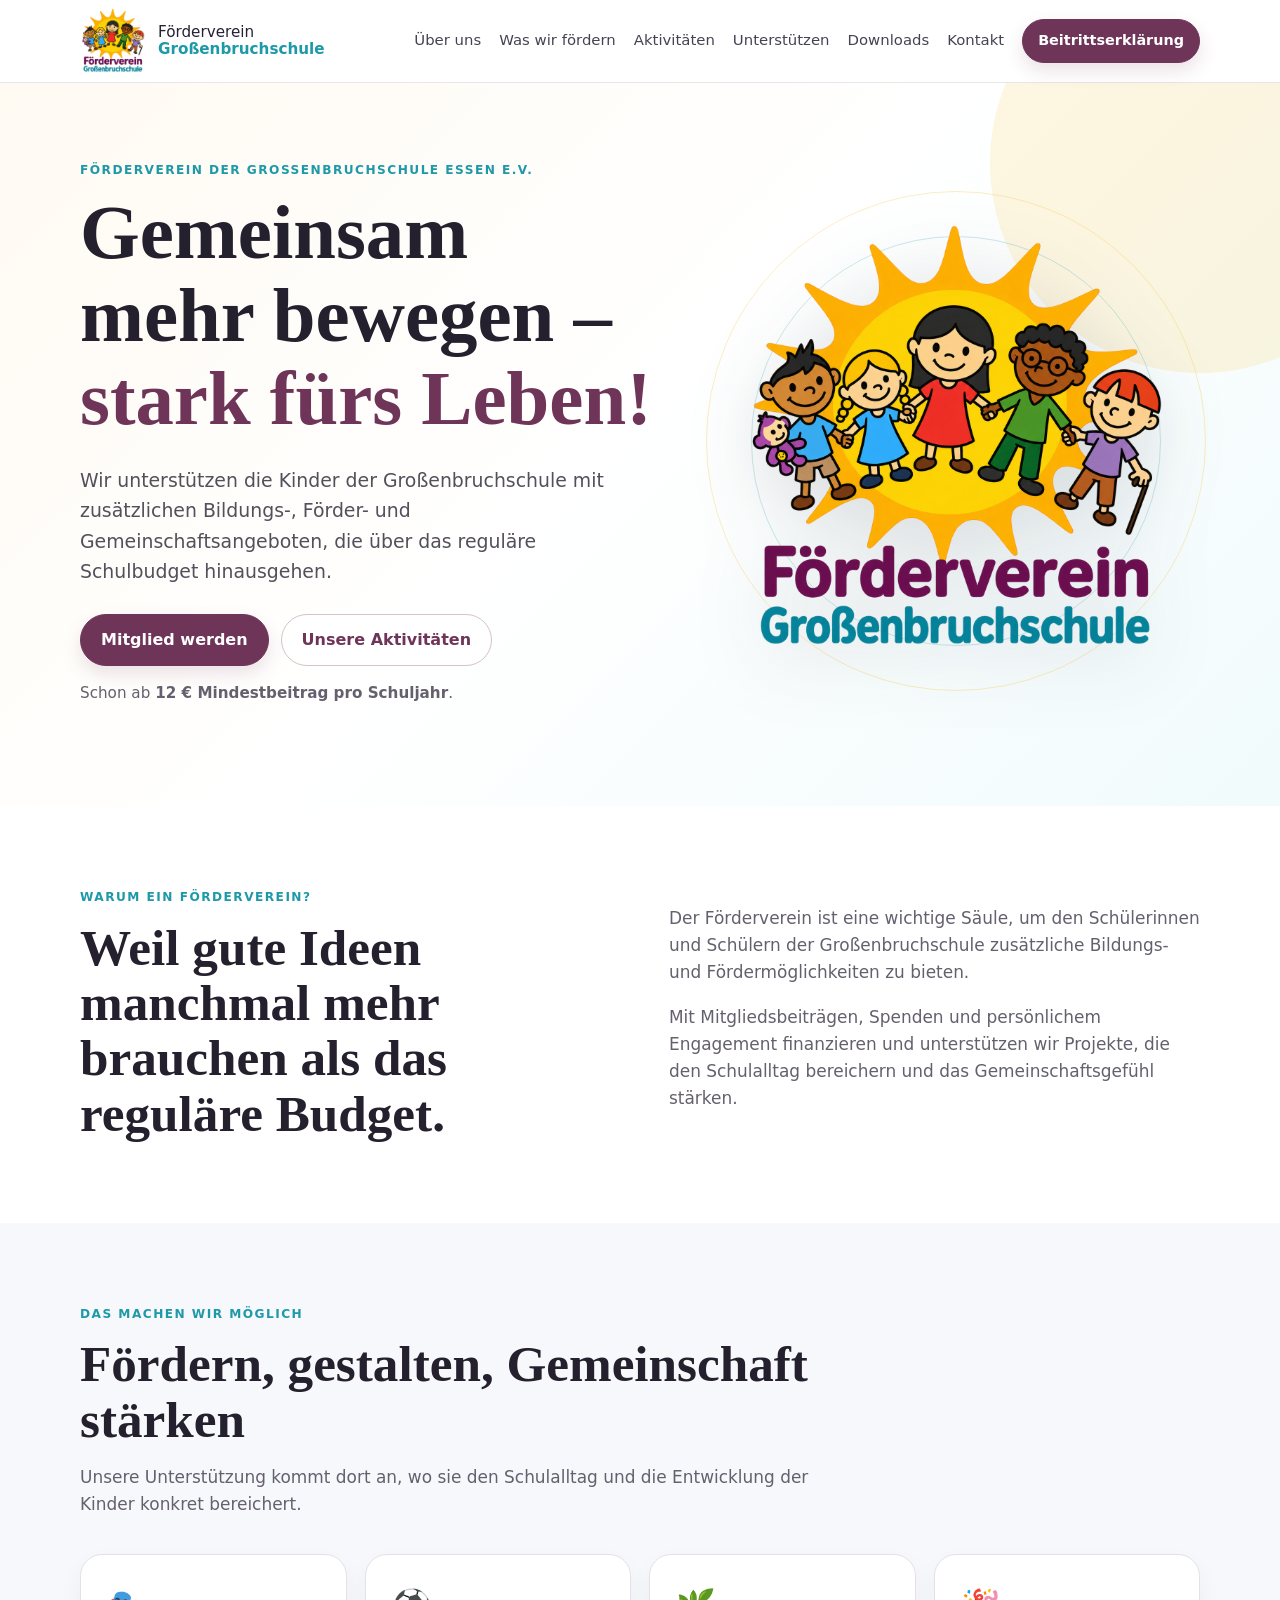
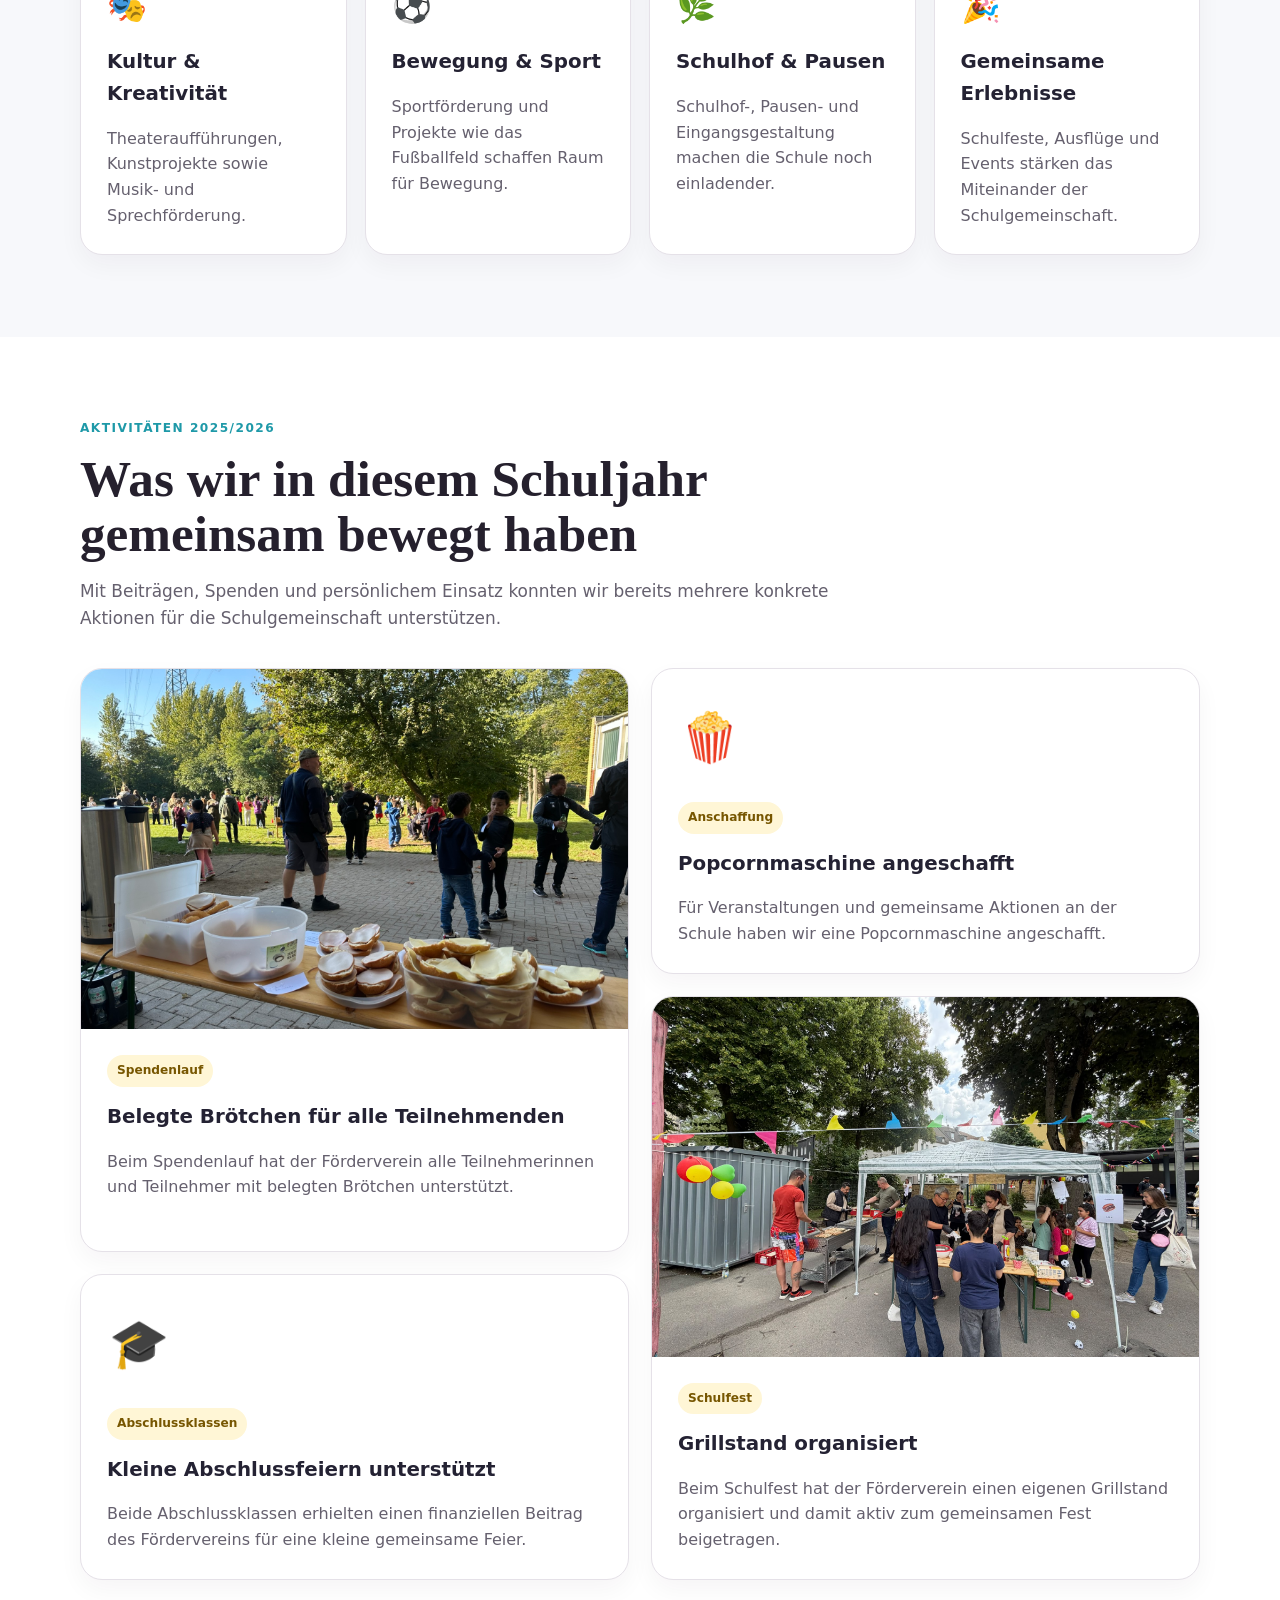
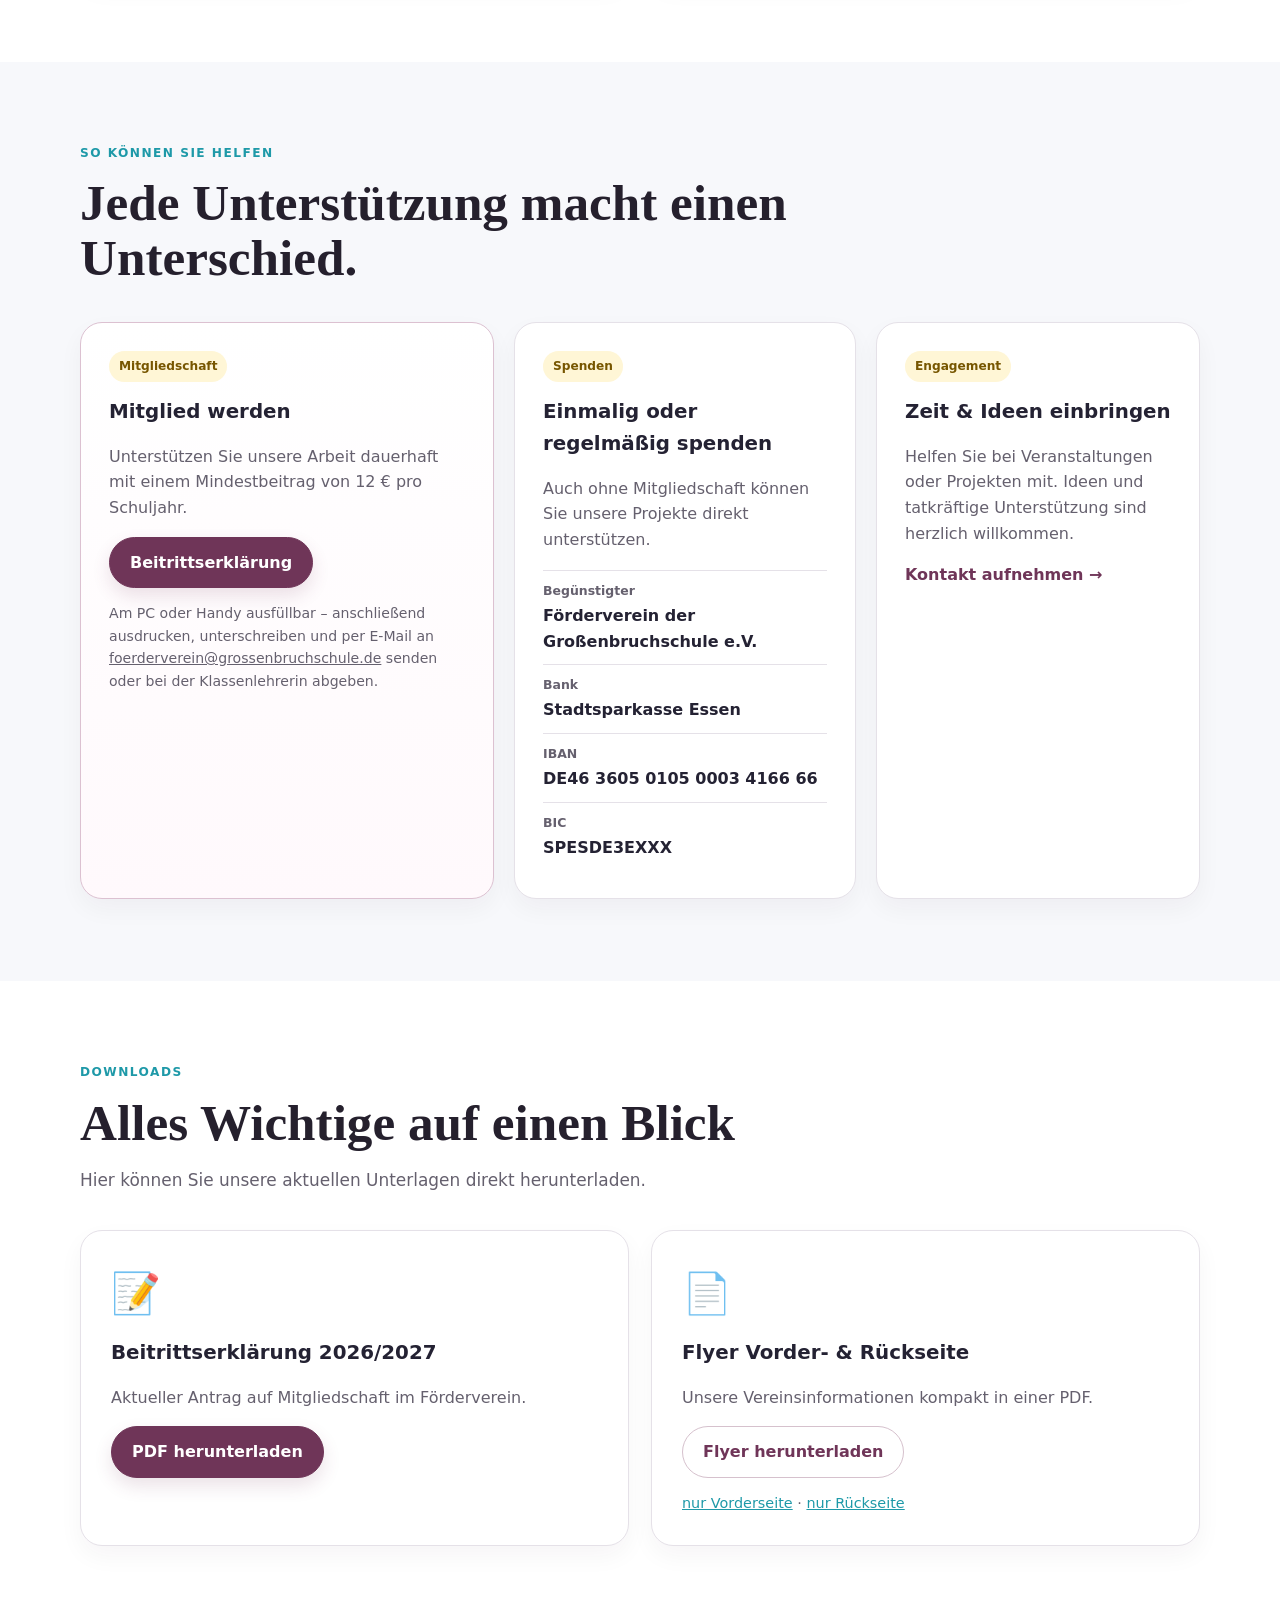
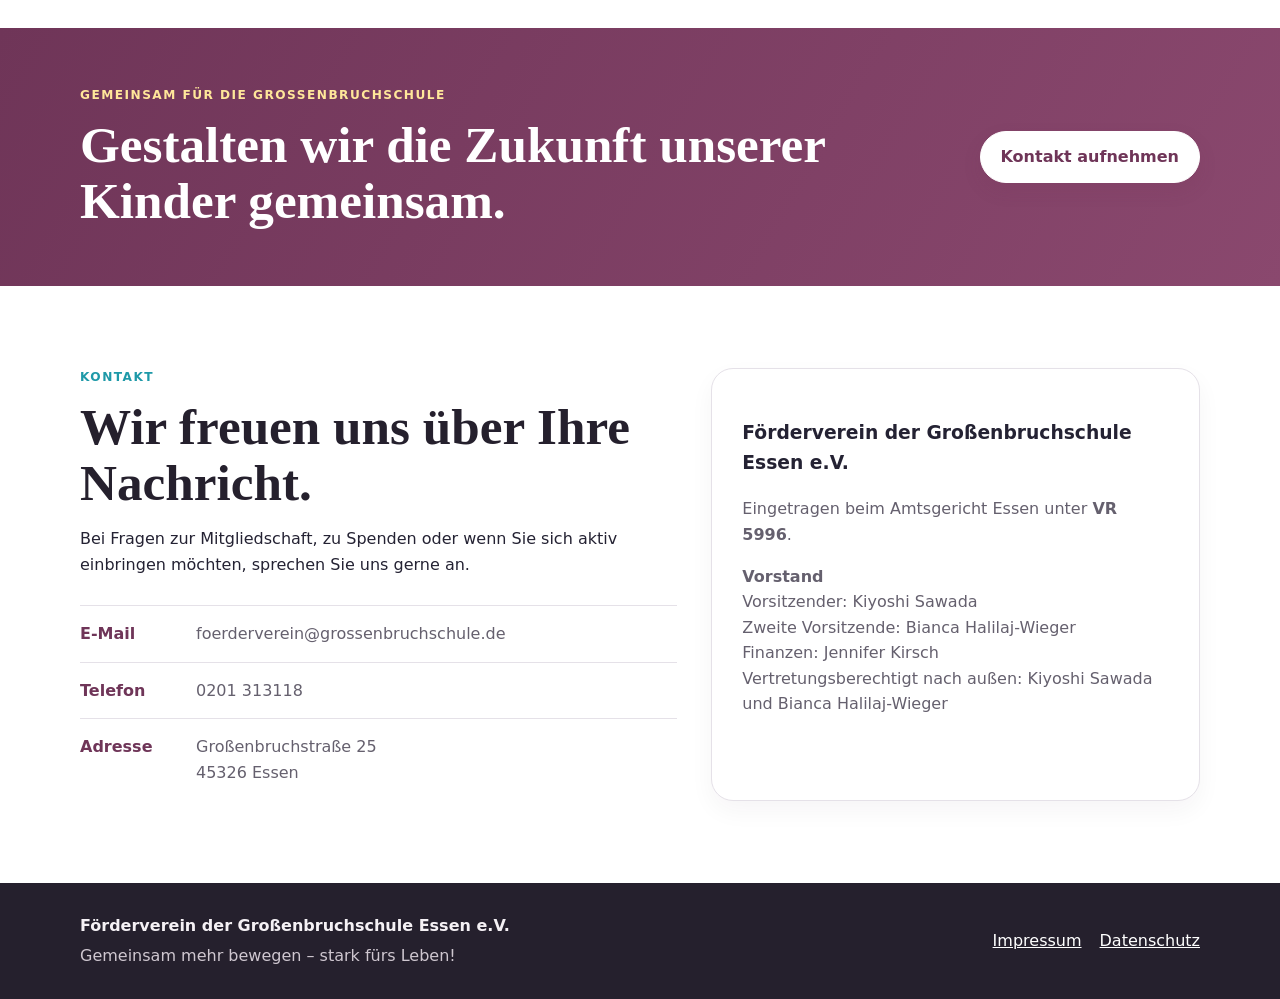
==== index.html @ 05251d8e "Add files via upload" ====
<!doctype html>
<html lang="de">
<head>
  <meta charset="utf-8">
  <meta name="viewport" content="width=device-width, initial-scale=1">
  <meta name="description" content="Förderverein der Großenbruchschule Essen e.V. – Gemeinsam mehr bewegen, stark fürs Leben. Unterstützen Sie Projekte, Veranstaltungen und zusätzliche Förderangebote für die Kinder der Großenbruchschule.">
  <title>Förderverein der Großenbruchschule Essen e.V.</title>
  <link rel="stylesheet" href="style.css">
  <link rel="icon" type="image/png" href="favicon.png">
  <link rel="shortcut icon" href="favicon.ico">
</head>
<body>
  <a class="skip-link" href="#inhalt">Zum Inhalt springen</a>
  <header class="site-header">
    <div class="container nav-wrap">
      <a class="brand" href="#start" aria-label="Startseite Förderverein der Großenbruchschule">
        <img src="logo-foerderverein.png" alt="Logo des Fördervereins der Großenbruchschule">
        <span>Förderverein<br><strong>Großenbruchschule</strong></span>
      </a>
      <button class="menu-button" aria-expanded="false" aria-controls="nav">Menü</button>
      <nav id="nav" class="nav" aria-label="Hauptnavigation">
        <a href="#ueber-uns">Über uns</a>
        <a href="#projekte">Was wir fördern</a>
        <a href="#aktivitaeten">Aktivitäten</a>
        <a href="#unterstuetzen">Unterstützen</a>
        <a href="#downloads">Downloads</a>
        <a href="#kontakt">Kontakt</a>
        <a class="button button-small" href="Beitrittserklaerung_Foerderverein_Grossenbruchschule.pdf" target="_blank" rel="noopener">Beitrittserklärung</a>
      </nav>
    </div>
  </header>

  <main id="inhalt">
    <section id="start" class="hero">
      <div class="container hero-grid">
        <div class="hero-copy">
          <p class="eyebrow">Förderverein der Großenbruchschule Essen e.V.</p>
          <h1>Gemeinsam mehr bewegen – <span>stark fürs Leben!</span></h1>
          <p class="lead">Wir unterstützen die Kinder der Großenbruchschule mit zusätzlichen Bildungs-, Förder- und Gemeinschaftsangeboten, die über das reguläre Schulbudget hinausgehen.</p>
          <div class="hero-actions">
            <a class="button" href="#unterstuetzen">Mitglied werden</a>
            <a class="button button-secondary" href="#aktivitaeten">Unsere Aktivitäten</a>
          </div>
          <p class="microcopy">Schon ab <strong>12 € Mindestbeitrag pro Schuljahr</strong>.</p>
        </div>
        <div class="hero-visual" aria-label="Logo des Fördervereins">
          <div class="sun-orbit orbit-one"></div>
          <div class="sun-orbit orbit-two"></div>
          <img src="logo-foerderverein.png" alt="Kinder vor einer Sonne – Logo des Fördervereins der Großenbruchschule">
        </div>
      </div>
    </section>

    <section id="ueber-uns" class="section">
      <div class="container two-col">
        <div>
          <p class="eyebrow">Warum ein Förderverein?</p>
          <h2>Weil gute Ideen manchmal mehr brauchen als das reguläre Budget.</h2>
        </div>
        <div class="prose">
          <p>Der Förderverein ist eine wichtige Säule, um den Schülerinnen und Schülern der Großenbruchschule zusätzliche Bildungs- und Fördermöglichkeiten zu bieten.</p>
          <p>Mit Mitgliedsbeiträgen, Spenden und persönlichem Engagement finanzieren und unterstützen wir Projekte, die den Schulalltag bereichern und das Gemeinschaftsgefühl stärken.</p>
        </div>
      </div>
    </section>

    <section id="projekte" class="section section-soft">
      <div class="container">
        <div class="section-head">
          <p class="eyebrow">Das machen wir möglich</p>
          <h2>Fördern, gestalten, Gemeinschaft stärken</h2>
          <p>Unsere Unterstützung kommt dort an, wo sie den Schulalltag und die Entwicklung der Kinder konkret bereichert.</p>
        </div>
        <div class="cards">
          <article class="card">
            <div class="icon" aria-hidden="true">🎭</div>
            <h3>Kultur & Kreativität</h3>
            <p>Theateraufführungen, Kunstprojekte sowie Musik- und Sprechförderung.</p>
          </article>
          <article class="card">
            <div class="icon" aria-hidden="true">⚽</div>
            <h3>Bewegung & Sport</h3>
            <p>Sportförderung und Projekte wie das Fußballfeld schaffen Raum für Bewegung.</p>
          </article>
          <article class="card">
            <div class="icon" aria-hidden="true">🌿</div>
            <h3>Schulhof & Pausen</h3>
            <p>Schulhof-, Pausen- und Eingangsgestaltung machen die Schule noch einladender.</p>
          </article>
          <article class="card">
            <div class="icon" aria-hidden="true">🎉</div>
            <h3>Gemeinsame Erlebnisse</h3>
            <p>Schulfeste, Ausflüge und Events stärken das Miteinander der Schulgemeinschaft.</p>
          </article>
        </div>
      </div>
    </section>

    <section id="aktivitaeten" class="section">
      <div class="container">
        <div class="section-head">
          <p class="eyebrow">Aktivitäten 2025/2026</p>
          <h2>Was wir in diesem Schuljahr gemeinsam bewegt haben</h2>
          <p>Mit Beiträgen, Spenden und persönlichem Einsatz konnten wir bereits mehrere konkrete Aktionen für die Schulgemeinschaft unterstützen.</p>
        </div>
        <div class="activity-grid">
          <article class="activity-card activity-photo-card">
            <img src="spendenlauf-2025-2026.jpeg" alt="Spendenlauf an der Großenbruchschule mit belegten Brötchen für die Teilnehmenden">
            <div class="activity-content">
              <span class="badge">Spendenlauf</span>
              <h3>Belegte Brötchen für alle Teilnehmenden</h3>
              <p>Beim Spendenlauf hat der Förderverein alle Teilnehmerinnen und Teilnehmer mit belegten Brötchen unterstützt.</p>
            </div>
          </article>
          <article class="activity-card">
            <div class="activity-icon" aria-hidden="true">🍿</div>
            <div class="activity-content">
              <span class="badge">Anschaffung</span>
              <h3>Popcornmaschine angeschafft</h3>
              <p>Für Veranstaltungen und gemeinsame Aktionen an der Schule haben wir eine Popcornmaschine angeschafft.</p>
            </div>
          </article>
          <article class="activity-card activity-photo-card">
            <img src="schulfest-grillstand-2025-2026.jpeg" alt="Grillstand des Fördervereins beim Schulfest der Großenbruchschule">
            <div class="activity-content">
              <span class="badge">Schulfest</span>
              <h3>Grillstand organisiert</h3>
              <p>Beim Schulfest hat der Förderverein einen eigenen Grillstand organisiert und damit aktiv zum gemeinsamen Fest beigetragen.</p>
            </div>
          </article>
          <article class="activity-card">
            <div class="activity-icon" aria-hidden="true">🎓</div>
            <div class="activity-content">
              <span class="badge">Abschlussklassen</span>
              <h3>Kleine Abschlussfeiern unterstützt</h3>
              <p>Beide Abschlussklassen erhielten einen finanziellen Beitrag des Fördervereins für eine kleine gemeinsame Feier.</p>
            </div>
          </article>
        </div>
      </div>
    </section>

    <section id="unterstuetzen" class="section section-soft">
      <div class="container">
        <div class="section-head">
          <p class="eyebrow">So können Sie helfen</p>
          <h2>Jede Unterstützung macht einen Unterschied.</h2>
        </div>
        <div class="support-grid">
          <article class="support-card featured">
            <span class="badge">Mitgliedschaft</span>
            <h3>Mitglied werden</h3>
            <p>Unterstützen Sie unsere Arbeit dauerhaft mit einem Mindestbeitrag von 12 € pro Schuljahr.</p>
            <a class="button" href="Beitrittserklaerung_Foerderverein_Grossenbruchschule.pdf" target="_blank" rel="noopener">Beitrittserklärung</a>
            <p class="small">Am PC oder Handy ausfüllbar – anschließend ausdrucken, unterschreiben und per E-Mail an <a href="mailto:foerderverein@grossenbruchschule.de">foerderverein@grossenbruchschule.de</a> senden oder bei der Klassenlehrerin abgeben.</p>
          </article>
          <article class="support-card">
            <span class="badge">Spenden</span>
            <h3>Einmalig oder regelmäßig spenden</h3>
            <p>Auch ohne Mitgliedschaft können Sie unsere Projekte direkt unterstützen.</p>
            <dl class="bank">
              <div><dt>Begünstigter</dt><dd>Förderverein der Großenbruchschule e.V.</dd></div>
              <div><dt>Bank</dt><dd>Stadtsparkasse Essen</dd></div>
              <div><dt>IBAN</dt><dd>DE46 3605 0105 0003 4166 66</dd></div>
              <div><dt>BIC</dt><dd>SPESDE3EXXX</dd></div>
            </dl>
          </article>
          <article class="support-card">
            <span class="badge">Engagement</span>
            <h3>Zeit & Ideen einbringen</h3>
            <p>Helfen Sie bei Veranstaltungen oder Projekten mit. Ideen und tatkräftige Unterstützung sind herzlich willkommen.</p>
            <a class="text-link" href="mailto:foerderverein@grossenbruchschule.de?subject=Ich%20möchte%20mich%20engagieren">Kontakt aufnehmen →</a>
          </article>
        </div>
      </div>
    </section>

    <section id="downloads" class="section">
      <div class="container">
        <div class="section-head">
          <p class="eyebrow">Downloads</p>
          <h2>Alles Wichtige auf einen Blick</h2>
          <p>Hier können Sie unsere aktuellen Unterlagen direkt herunterladen.</p>
        </div>
        <div class="download-grid">
          <article class="download-card">
            <div class="download-icon" aria-hidden="true">📝</div>
            <h3>Beitrittserklärung 2026/2027</h3>
            <p>Aktueller Antrag auf Mitgliedschaft im Förderverein.</p>
            <a class="button" href="Beitrittserklaerung_Foerderverein_Grossenbruchschule.pdf" target="_blank" rel="noopener">PDF herunterladen</a>
          </article>
          <article class="download-card">
            <div class="download-icon" aria-hidden="true">📄</div>
            <h3>Flyer Vorder- & Rückseite</h3>
            <p>Unsere Vereinsinformationen kompakt in einer PDF.</p>
            <a class="button button-secondary" href="Flyer_Foerderverein_Grossenbruchschule.pdf" target="_blank" rel="noopener">Flyer herunterladen</a>
            <div class="download-subnav">
              <a href="Flyer_Foerderverein_Grossenbruchschule_Vorderseite.pdf" target="_blank" rel="noopener">nur Vorderseite</a>
              <span>·</span>
              <a href="Flyer_Foerderverein_Grossenbruchschule_Rueckseite.pdf" target="_blank" rel="noopener">nur Rückseite</a>
            </div>
          </article>
        </div>
      </div>
    </section>

    <section class="cta-band">
      <div class="container cta-grid">
        <div>
          <p class="eyebrow">Gemeinsam für die Großenbruchschule</p>
          <h2>Gestalten wir die Zukunft unserer Kinder gemeinsam.</h2>
        </div>
        <a class="button button-light" href="#kontakt">Kontakt aufnehmen</a>
      </div>
    </section>

    <section id="kontakt" class="section">
      <div class="container contact-grid">
        <div>
          <p class="eyebrow">Kontakt</p>
          <h2>Wir freuen uns über Ihre Nachricht.</h2>
          <p>Bei Fragen zur Mitgliedschaft, zu Spenden oder wenn Sie sich aktiv einbringen möchten, sprechen Sie uns gerne an.</p>
          <div class="contact-list">
            <a href="mailto:foerderverein@grossenbruchschule.de"><strong>E-Mail</strong><span>foerderverein@grossenbruchschule.de</span></a>
            <a href="tel:+49201313118"><strong>Telefon</strong><span>0201 313118</span></a>
            <div><strong>Adresse</strong><span>Großenbruchstraße 25<br>45326 Essen</span></div>
          </div>
        </div>
        <aside class="info-box">
          <h3>Förderverein der Großenbruchschule Essen e.V.</h3>
          <p>Eingetragen beim Amtsgericht Essen unter <strong>VR 5996</strong>.</p>
          <p><strong>Vorstand</strong><br>Vorsitzender: Kiyoshi Sawada<br>Zweite Vorsitzende: Bianca Halilaj-Wieger<br>Finanzen: Jennifer Kirsch<br><span class="small">Vertretungsberechtigt nach außen: Kiyoshi Sawada und Bianca Halilaj-Wieger</span></p>
        </aside>
      </div>
    </section>
  </main>

  <footer class="site-footer">
    <div class="container footer-grid">
      <div>
        <strong>Förderverein der Großenbruchschule Essen e.V.</strong>
        <p>Gemeinsam mehr bewegen – stark fürs Leben!</p>
      </div>
      <div class="footer-links">
        <a href="impressum.html">Impressum</a>
        <a href="datenschutz.html">Datenschutz</a>
      </div>
    </div>
  </footer>

  <script>
    const button = document.querySelector('.menu-button');
    const nav = document.querySelector('.nav');
    button.addEventListener('click', () => {
      const open = button.getAttribute('aria-expanded') === 'true';
      button.setAttribute('aria-expanded', String(!open));
      nav.classList.toggle('open');
    });
    nav.querySelectorAll('a').forEach(a => a.addEventListener('click', () => {
      button.setAttribute('aria-expanded', 'false');
      nav.classList.remove('open');
    }));
  </script>
</body>
</html>
---- style.css ----
:root{
  --ink:#242233;
  --muted:#65606e;
  --plum:#6f3558;
  --teal:#1e99a8;
  --sun:#f5b618;
  --sun-soft:#fff6d6;
  --cream:#fffaf1;
  --soft:#f7f8fb;
  --line:#e5e1e8;
  --card:#fff;
  --shadow:0 16px 38px rgba(36,34,51,.10)
}
*{box-sizing:border-box}
html{scroll-behavior:smooth}
body{margin:0;font-family:system-ui,-apple-system,BlinkMacSystemFont,"Segoe UI",sans-serif;color:var(--ink);background:#fff;line-height:1.6}
a{color:inherit}
img{max-width:100%;display:block}
.container{width:min(1120px,calc(100% - 40px));margin:0 auto}
.skip-link{position:absolute;left:-9999px;top:8px;background:#fff;padding:10px 14px;z-index:1000}.skip-link:focus{left:8px}
.site-header{position:sticky;top:0;z-index:50;background:rgba(255,255,255,.96);backdrop-filter:blur(10px);border-bottom:1px solid rgba(229,225,232,.85)}
.nav-wrap{min-height:82px;display:flex;align-items:center;justify-content:space-between;gap:24px}
.brand{display:flex;align-items:center;gap:12px;text-decoration:none;font-size:.95rem;line-height:1.15}
.brand img{width:66px;height:66px;object-fit:contain;border-radius:12px;background:#fff}
.brand strong{color:var(--teal)}
.nav{display:flex;align-items:center;gap:18px;font-size:.93rem}
.nav>a:not(.button){text-decoration:none;color:#474252}.nav>a:not(.button):hover{color:var(--plum)}
.menu-button{display:none}
.button{display:inline-flex;align-items:center;justify-content:center;gap:8px;border-radius:999px;padding:12px 20px;text-decoration:none;font-weight:750;border:1px solid var(--plum);background:var(--plum);color:#fff;transition:.2s ease;box-shadow:0 8px 18px rgba(111,53,88,.14)}
.button:hover{transform:translateY(-1px);box-shadow:0 10px 22px rgba(111,53,88,.2)}
.button-small{padding:9px 15px;font-size:.9rem}
.button-secondary{background:#fff;color:var(--plum);border-color:#d6c1cd;box-shadow:none}
.button-light{background:#fff;color:var(--plum);border-color:#fff}
.text-link{color:var(--plum);font-weight:750;text-decoration:none}.text-link:hover{text-decoration:underline}
.hero{position:relative;overflow:hidden;background:linear-gradient(135deg,#fffaf2 0%,#fff 48%,#f1fbfc 100%);padding:78px 0 86px}
.hero:before{content:"";position:absolute;width:420px;height:420px;border-radius:50%;background:rgba(245,182,24,.13);right:-130px;top:-130px}
.hero-grid{display:grid;grid-template-columns:1.08fr .92fr;gap:60px;align-items:center}
.eyebrow{text-transform:uppercase;letter-spacing:.12em;font-weight:800;font-size:.76rem;color:var(--teal);margin:0 0 12px}
.hero h1,.section h2,.cta-band h2{font-family:Georgia,"Times New Roman",serif;line-height:1.08;margin:0;color:#25202d}
.hero h1{font-size:clamp(3rem,6vw,5.4rem);max-width:780px}.hero h1 span{color:var(--plum)}
.lead{font-size:1.18rem;color:#554f5b;max-width:690px;margin:24px 0}
.hero-actions{display:flex;gap:12px;flex-wrap:wrap;margin:28px 0 12px}.microcopy{color:var(--muted);font-size:.95rem}
.hero-visual{position:relative;min-height:470px;display:grid;place-items:center}.hero-visual img{position:relative;z-index:3;width:min(440px,95%);filter:drop-shadow(0 20px 35px rgba(36,34,51,.14));border-radius:28px}
.sun-orbit{position:absolute;border-radius:50%;border:1px solid rgba(30,153,168,.22)}.orbit-one{width:410px;height:410px}.orbit-two{width:500px;height:500px;border-color:rgba(245,182,24,.25)}
.section{padding:82px 0}.section-soft{background:var(--soft)}
.two-col{display:grid;grid-template-columns:1fr 1fr;gap:58px;align-items:start}.section h2{font-size:clamp(2rem,4vw,3.2rem)}
.prose p,.section-head>p:last-child{font-size:1.06rem;color:var(--muted)}.section-head{max-width:760px;margin-bottom:36px}
.cards{display:grid;grid-template-columns:repeat(4,1fr);gap:18px}.card,.support-card,.download-card,.activity-card,.info-box{background:#fff;border:1px solid var(--line);border-radius:22px;box-shadow:0 10px 24px rgba(36,34,51,.045)}
.card{padding:26px}.card .icon{font-size:2rem;margin-bottom:14px}.card h3,.support-card h3,.download-card h3,.activity-card h3{margin:0 0 8px;font-size:1.24rem}.card p{color:var(--muted);margin-bottom:0}
.activity-grid{display:grid;grid-template-columns:repeat(2,1fr);gap:22px}.activity-card{overflow:hidden;display:flex;flex-direction:column;min-height:100%}.activity-photo-card{grid-row:span 2}.activity-photo-card img{width:100%;height:360px;object-fit:cover}.activity-content{padding:26px}.activity-content p{color:var(--muted);margin-bottom:0}.activity-icon{font-size:3rem;padding:30px 28px 0}.badge{display:inline-flex;border-radius:999px;padding:6px 10px;background:var(--sun-soft);color:#775600;font-size:.76rem;font-weight:850;margin-bottom:14px}
.support-grid{display:grid;grid-template-columns:1.15fr .95fr .9fr;gap:20px}.support-card{padding:28px}.support-card.featured{border-color:#dcc1d1;background:linear-gradient(180deg,#fff 0,#fff9fc 100%)}.support-card p{color:var(--muted)}.support-card .small{font-size:.88rem}.bank{margin:18px 0 0}.bank div{padding:10px 0;border-top:1px solid var(--line)}.bank dt{font-size:.78rem;color:var(--muted);font-weight:750}.bank dd{margin:2px 0 0;font-weight:650;overflow-wrap:anywhere}
.download-grid{display:grid;grid-template-columns:repeat(2,1fr);gap:22px}.download-card{padding:30px}.download-icon{font-size:2.5rem;margin-bottom:12px}.download-card p{color:var(--muted)}.download-subnav{margin-top:14px;font-size:.9rem;color:var(--muted)}.download-subnav a{color:var(--teal)}
.cta-band{background:linear-gradient(120deg,var(--plum),#8a486e);color:#fff;padding:58px 0}.cta-band .eyebrow{color:#ffe79a}.cta-band h2{color:#fff;font-size:clamp(2rem,4vw,3.2rem)}.cta-grid{display:grid;grid-template-columns:1fr auto;align-items:center;gap:30px}
.contact-grid{display:grid;grid-template-columns:1.1fr .9fr;gap:34px}.contact-list{margin-top:28px}.contact-list>a,.contact-list>div{display:grid;grid-template-columns:100px 1fr;gap:16px;padding:15px 0;border-top:1px solid var(--line);text-decoration:none}.contact-list strong{color:var(--plum)}.contact-list span{color:var(--muted)}.info-box{padding:30px}.info-box p{color:var(--muted)}
.site-footer{background:#25202d;color:#f5f1f5;padding:30px 0}.footer-grid{display:flex;align-items:center;justify-content:space-between;gap:22px}.site-footer p{margin:.3rem 0 0;color:#cfc7d0}.footer-links{display:flex;gap:18px;flex-wrap:wrap}.footer-links a{color:#fff}
.legal{max-width:900px;padding-top:54px;padding-bottom:76px}.legal h1{font-family:Georgia,"Times New Roman",serif;font-size:clamp(2.4rem,5vw,4rem);margin:.2em 0 .7em}.legal h2{margin-top:34px}.legal p,.legal li,.legal dd{color:#504a55}.legal dt{font-weight:800;margin-top:16px}.legal dd{margin-left:0}
@media(max-width:960px){.nav{display:none;position:absolute;top:82px;left:0;right:0;background:#fff;padding:18px 20px 24px;border-bottom:1px solid var(--line);flex-direction:column;align-items:flex-start}.nav.open{display:flex}.menu-button{display:inline-block;border:1px solid var(--line);background:#fff;border-radius:10px;padding:8px 12px}.hero-grid,.two-col,.contact-grid{grid-template-columns:1fr}.hero-visual{min-height:360px}.cards{grid-template-columns:1fr 1fr}.support-grid{grid-template-columns:1fr}.cta-grid{grid-template-columns:1fr}.activity-grid{grid-template-columns:1fr 1fr}.activity-photo-card{grid-row:auto}}
@media(max-width:650px){.container{width:min(100% - 28px,1120px)}.section{padding:60px 0}.hero{padding:48px 0 60px}.hero h1{font-size:2.65rem}.brand span{display:none}.brand img{width:58px;height:58px}.hero-visual{min-height:300px}.orbit-one{width:290px;height:290px}.orbit-two{width:350px;height:350px}.cards,.activity-grid,.download-grid{grid-template-columns:1fr}.activity-photo-card img{height:260px}.footer-grid{flex-direction:column;align-items:flex-start}}
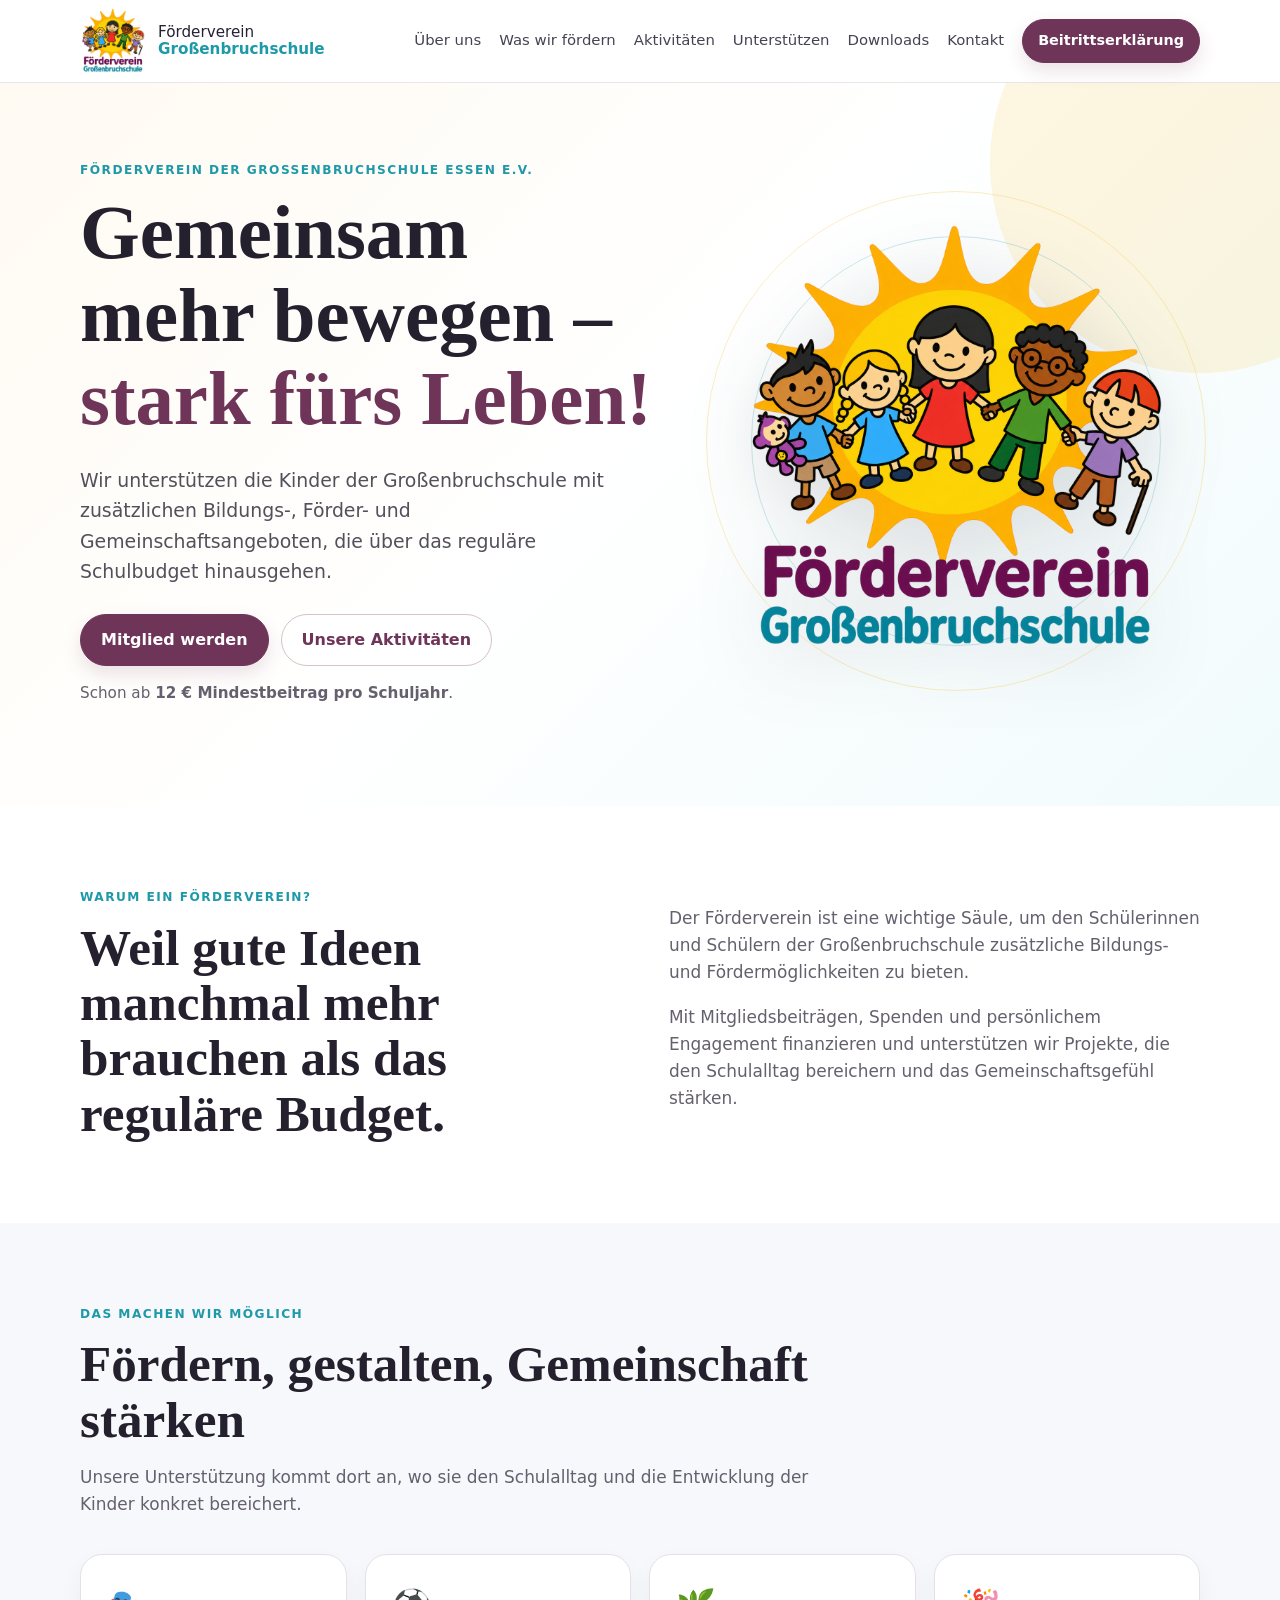
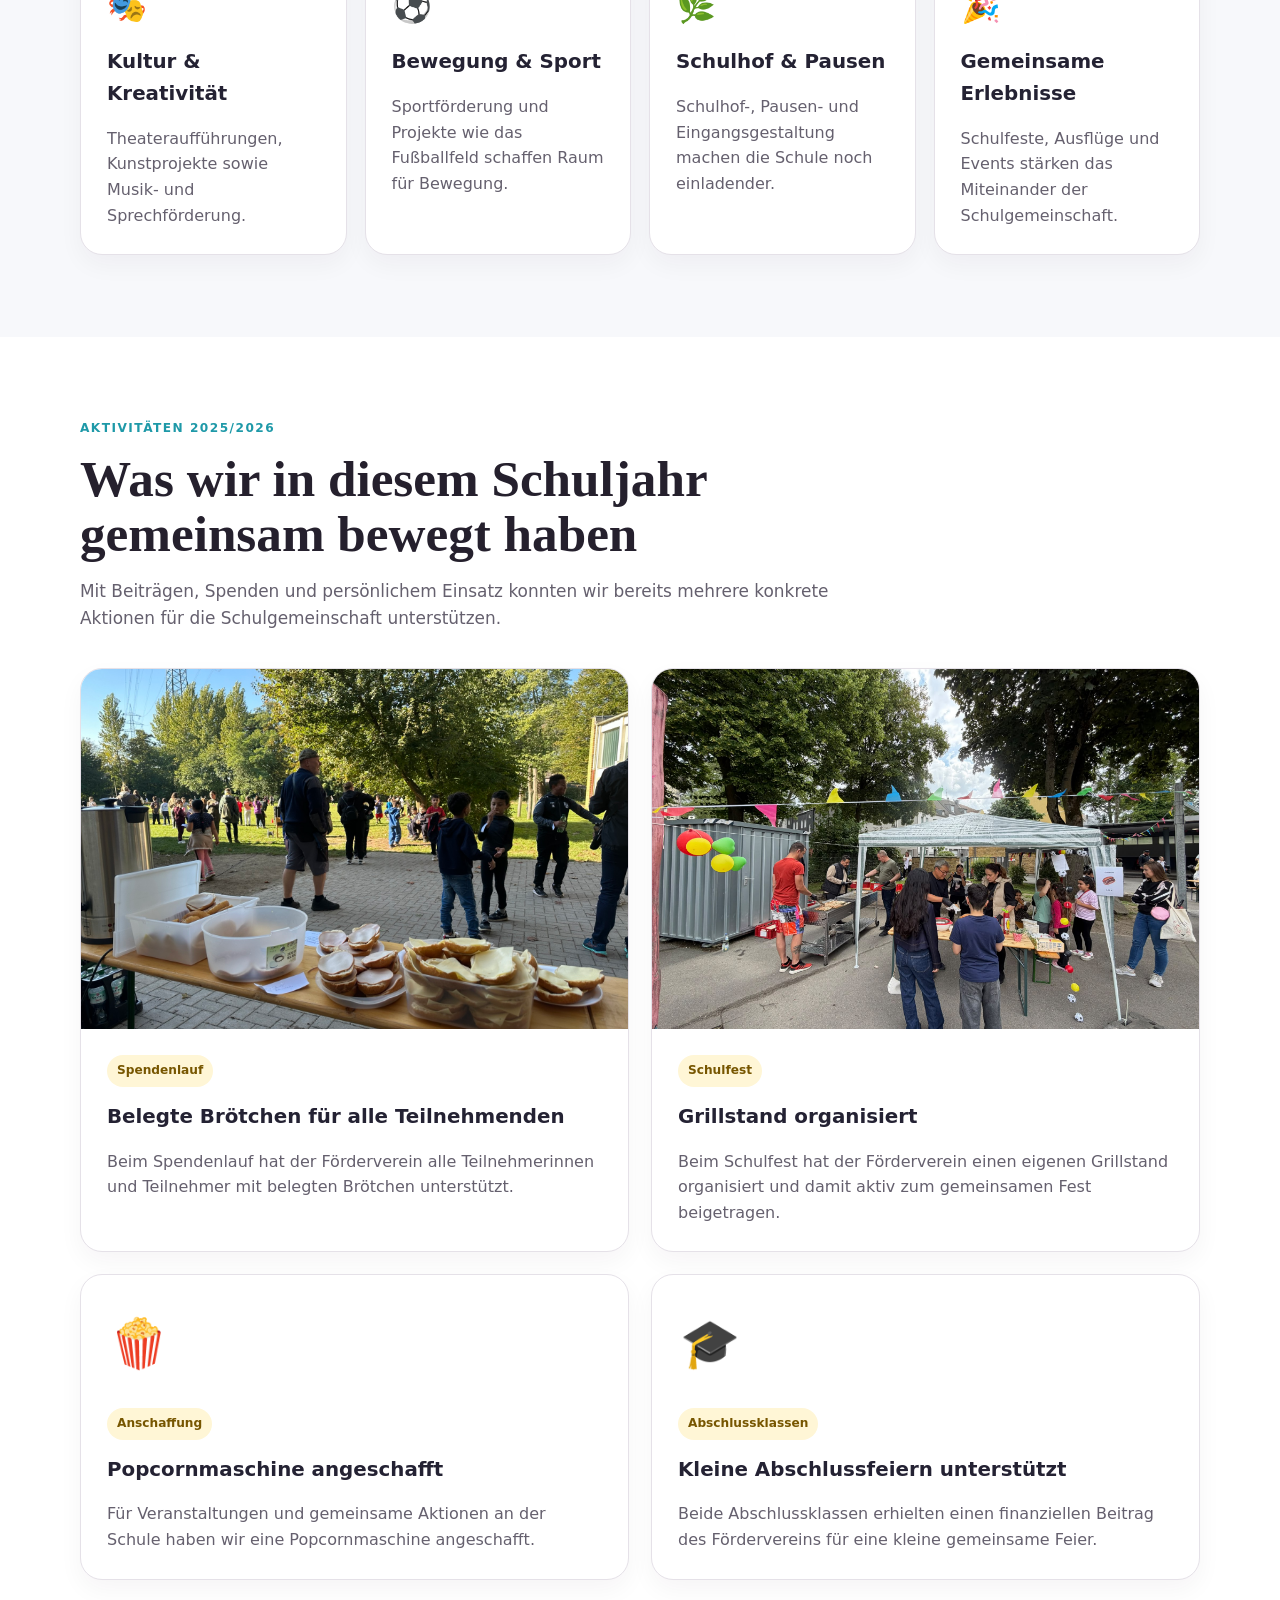
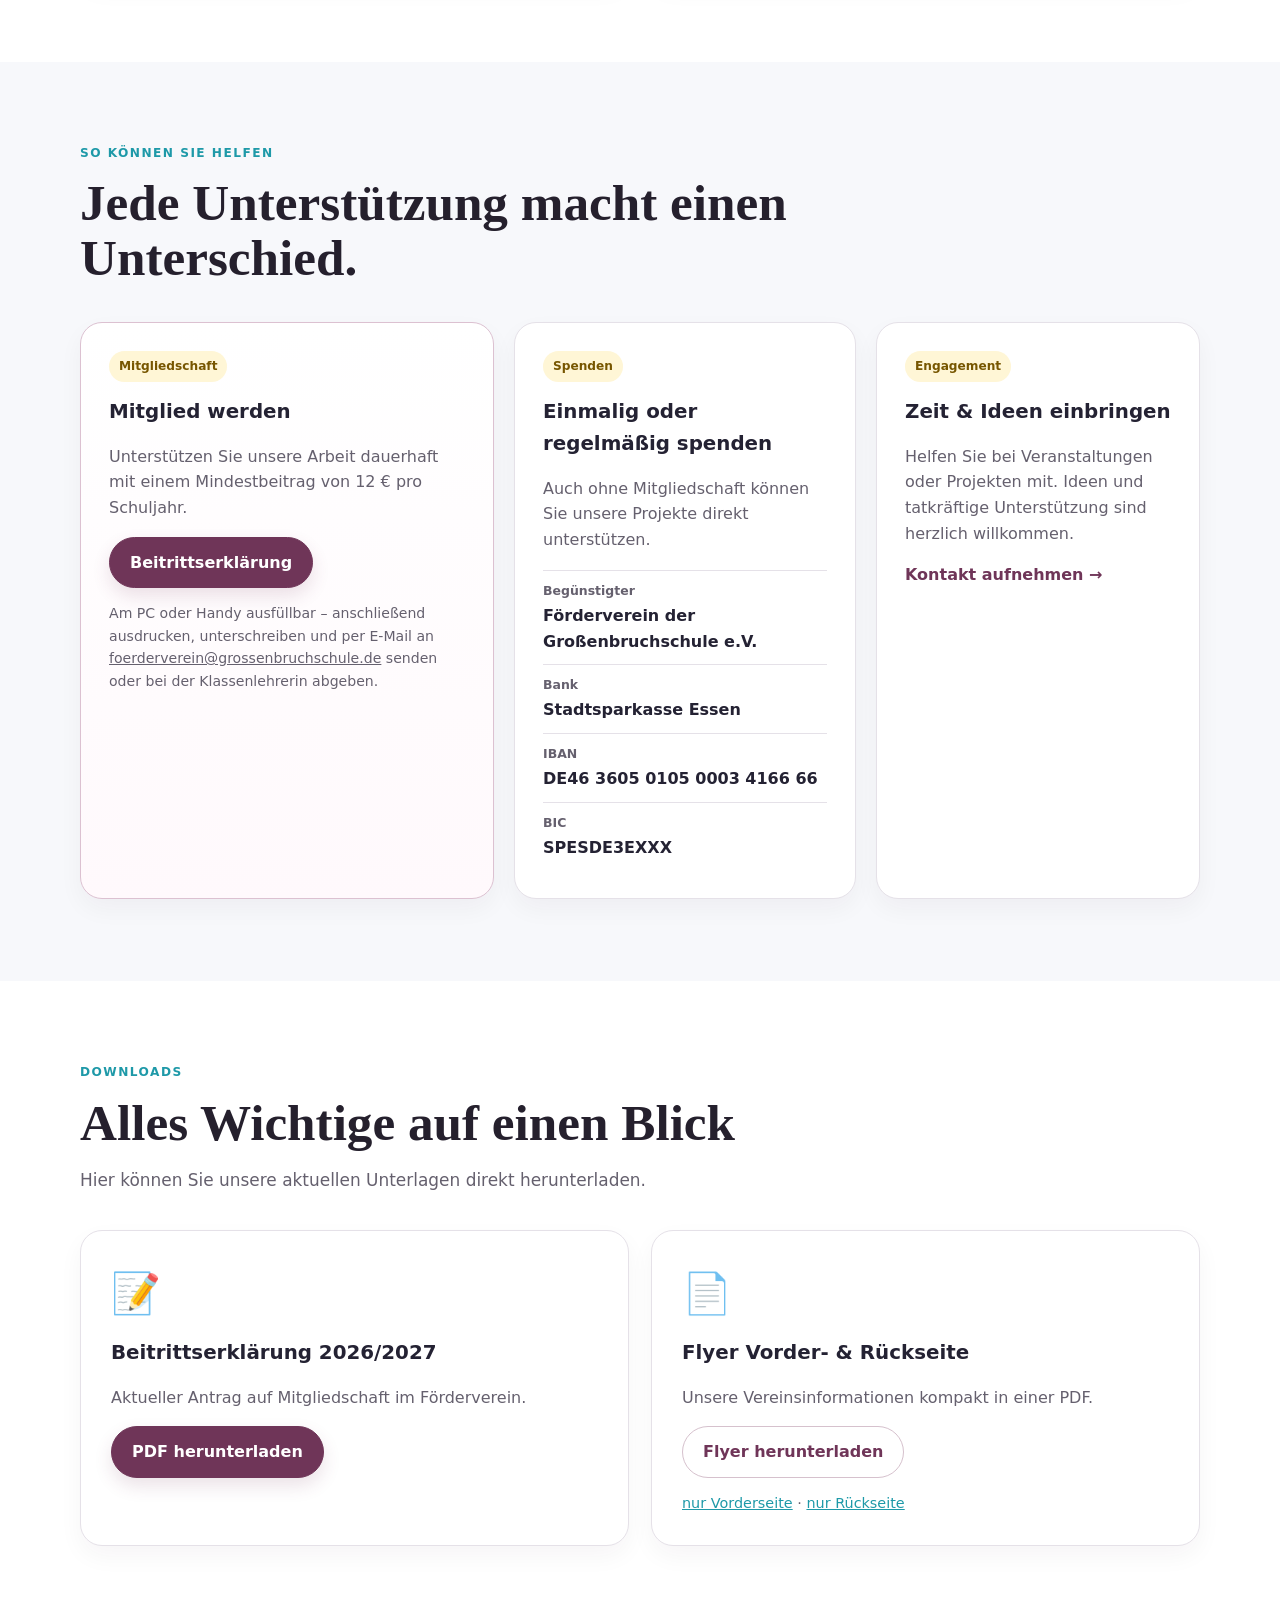
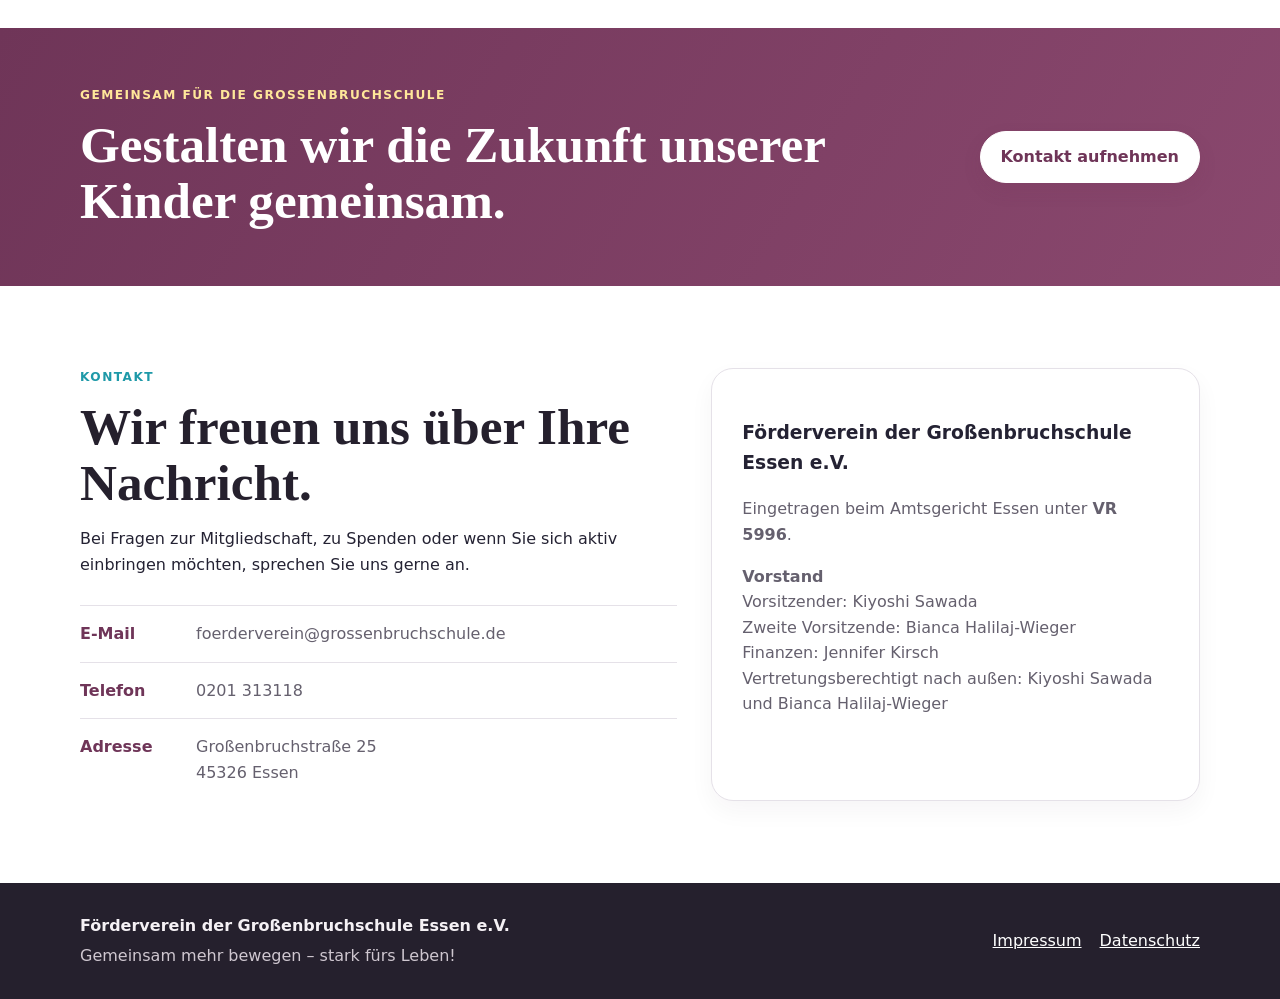
==== commit aa5f5eda: "Add files via upload" ====
--- a/index.html
+++ b/index.html
@@ -112,20 +112,20 @@
               <p>Beim Spendenlauf hat der Förderverein alle Teilnehmerinnen und Teilnehmer mit belegten Brötchen unterstützt.</p>
             </div>
           </article>
+          <article class="activity-card activity-photo-card">
+            <img src="schulfest-grillstand-2025-2026.jpeg" alt="Grillstand des Fördervereins beim Schulfest der Großenbruchschule">
+            <div class="activity-content">
+              <span class="badge">Schulfest</span>
+              <h3>Grillstand organisiert</h3>
+              <p>Beim Schulfest hat der Förderverein einen eigenen Grillstand organisiert und damit aktiv zum gemeinsamen Fest beigetragen.</p>
+            </div>
+          </article>
           <article class="activity-card">
             <div class="activity-icon" aria-hidden="true">🍿</div>
             <div class="activity-content">
               <span class="badge">Anschaffung</span>
               <h3>Popcornmaschine angeschafft</h3>
               <p>Für Veranstaltungen und gemeinsame Aktionen an der Schule haben wir eine Popcornmaschine angeschafft.</p>
-            </div>
-          </article>
-          <article class="activity-card activity-photo-card">
-            <img src="schulfest-grillstand-2025-2026.jpeg" alt="Grillstand des Fördervereins beim Schulfest der Großenbruchschule">
-            <div class="activity-content">
-              <span class="badge">Schulfest</span>
-              <h3>Grillstand organisiert</h3>
-              <p>Beim Schulfest hat der Förderverein einen eigenen Grillstand organisiert und damit aktiv zum gemeinsamen Fest beigetragen.</p>
             </div>
           </article>
           <article class="activity-card">
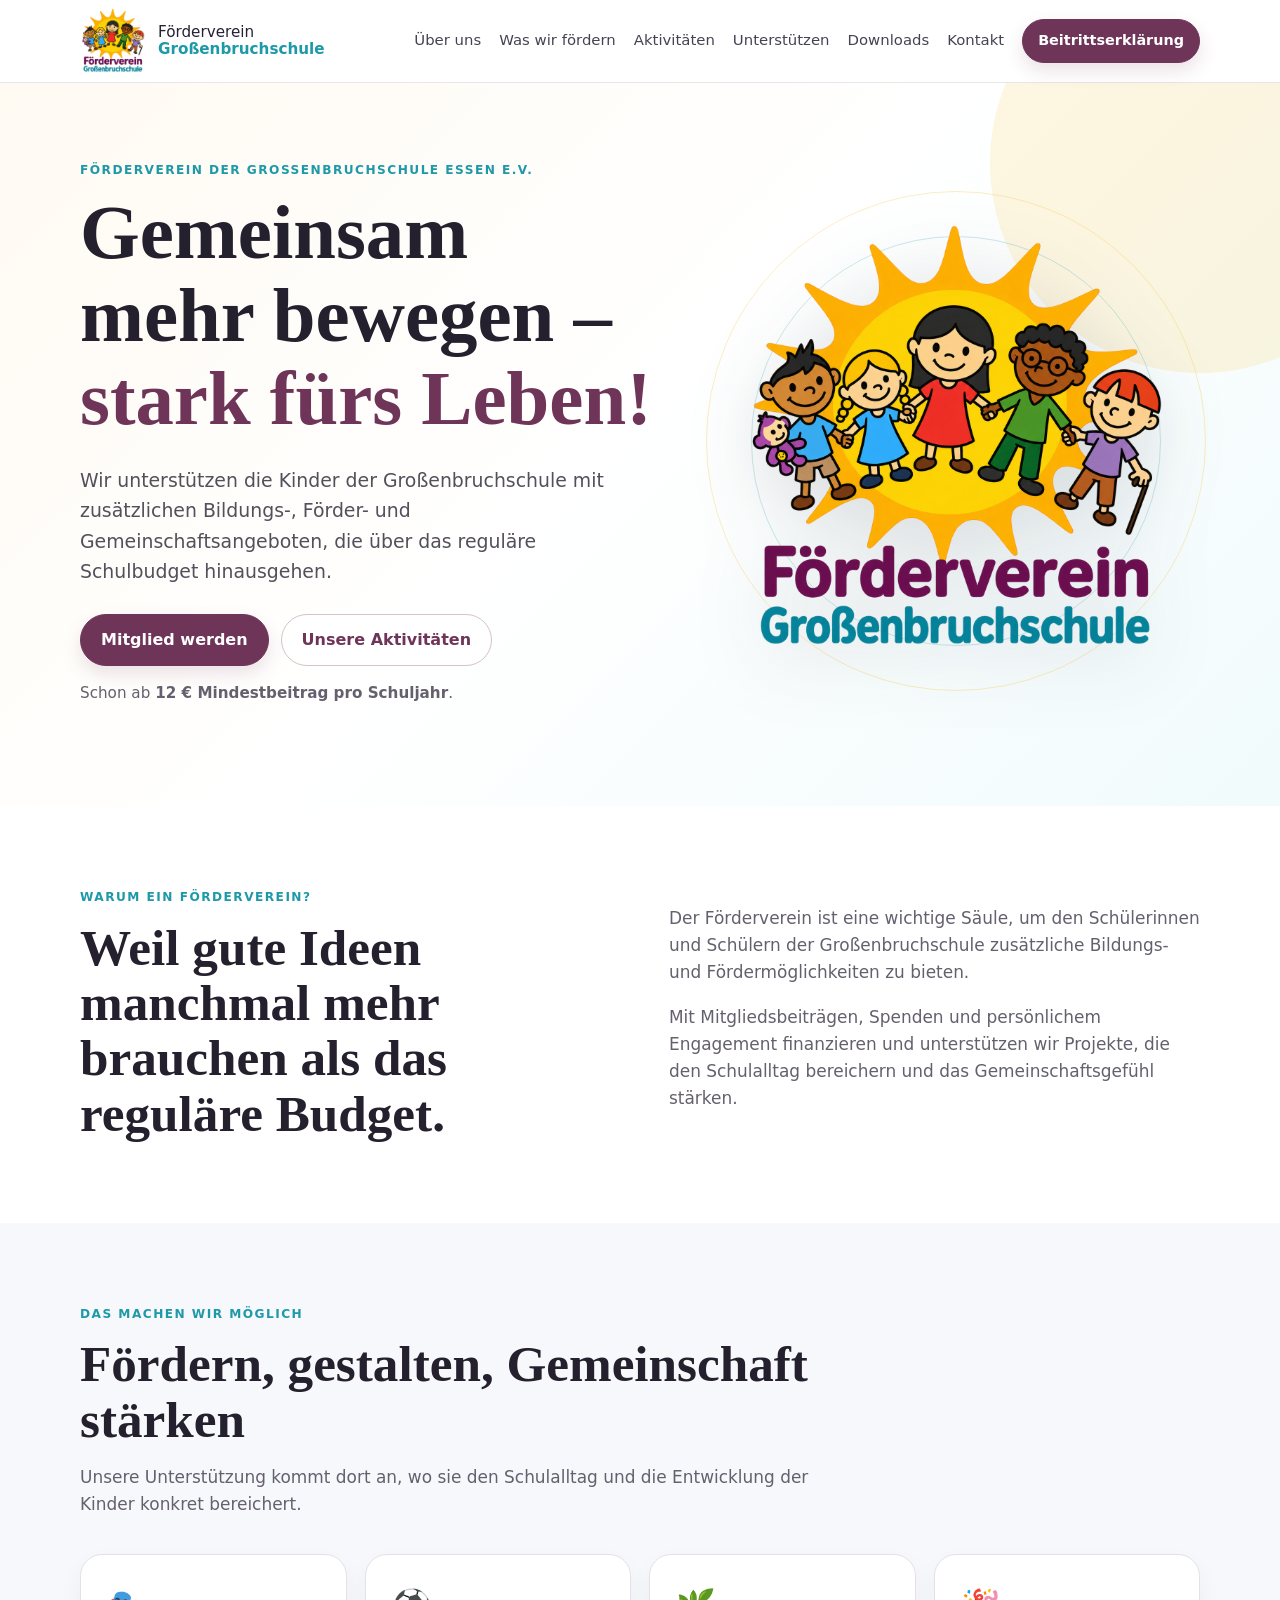
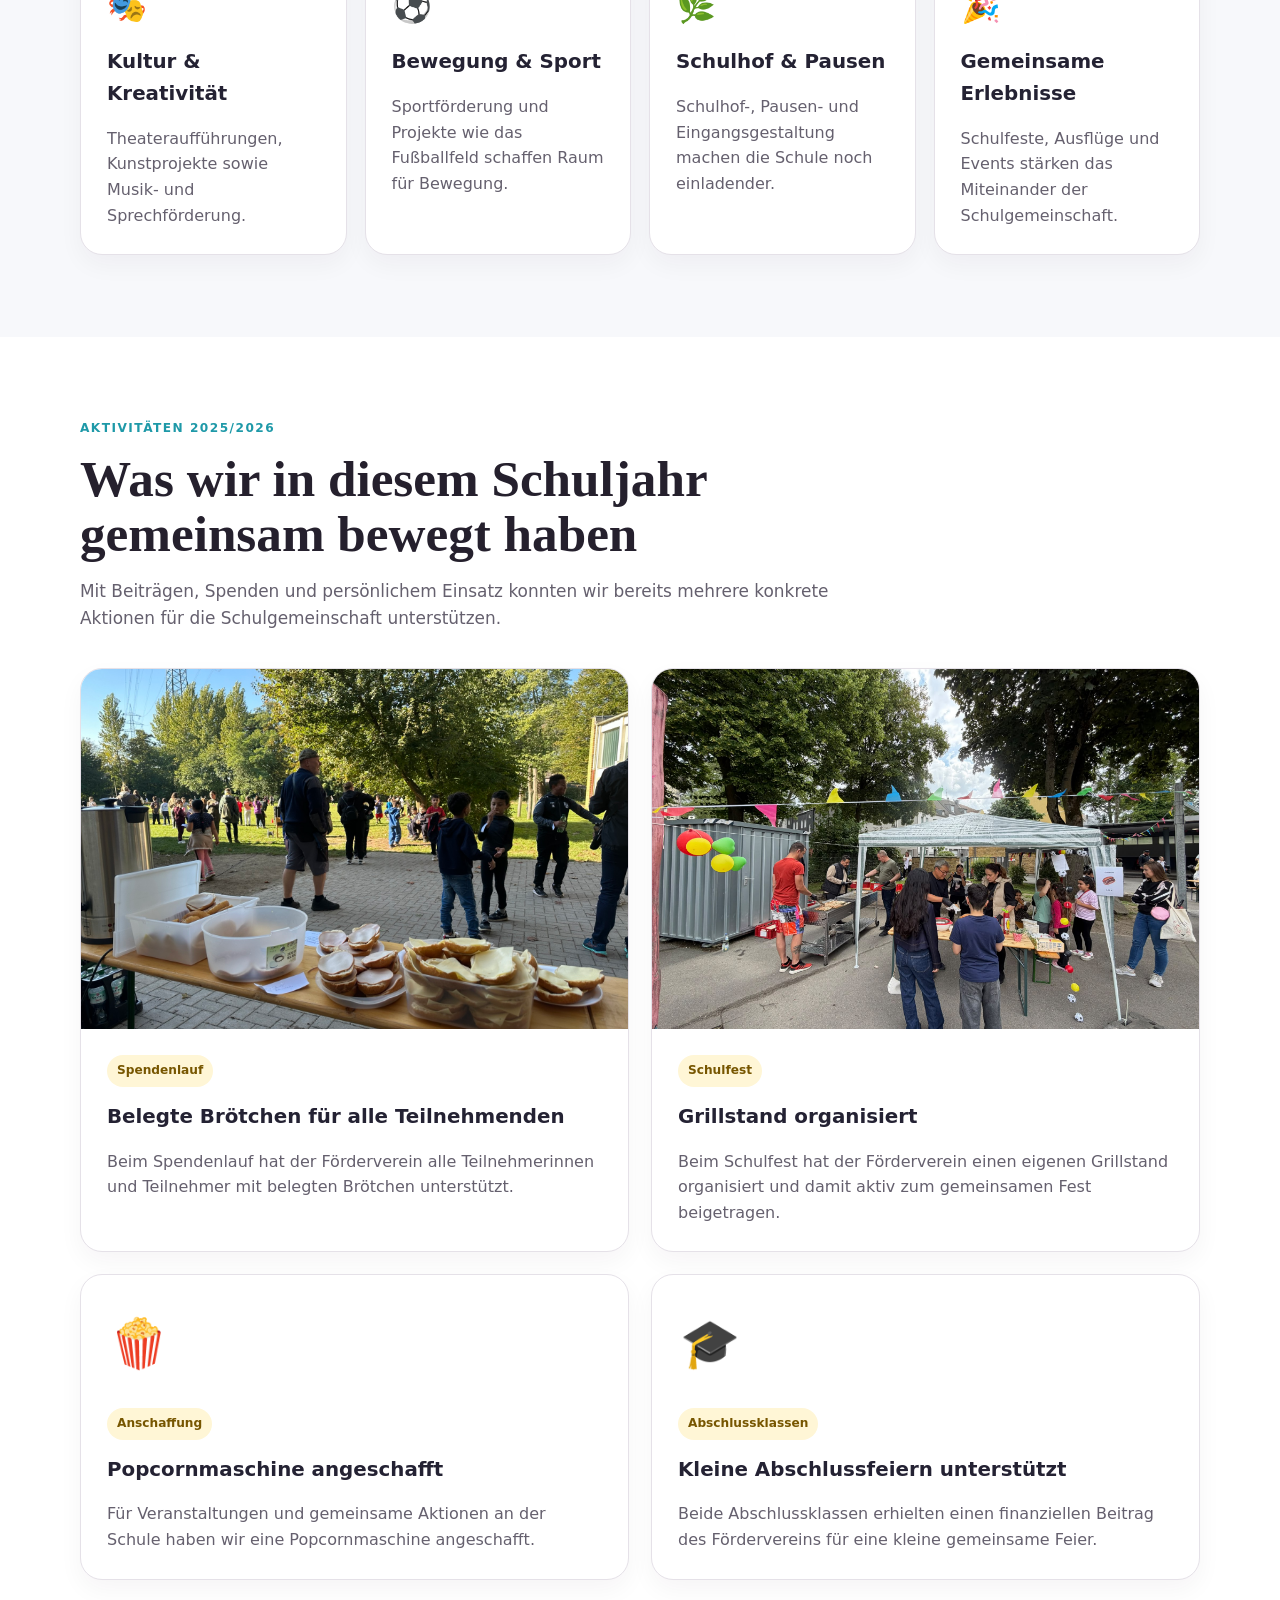
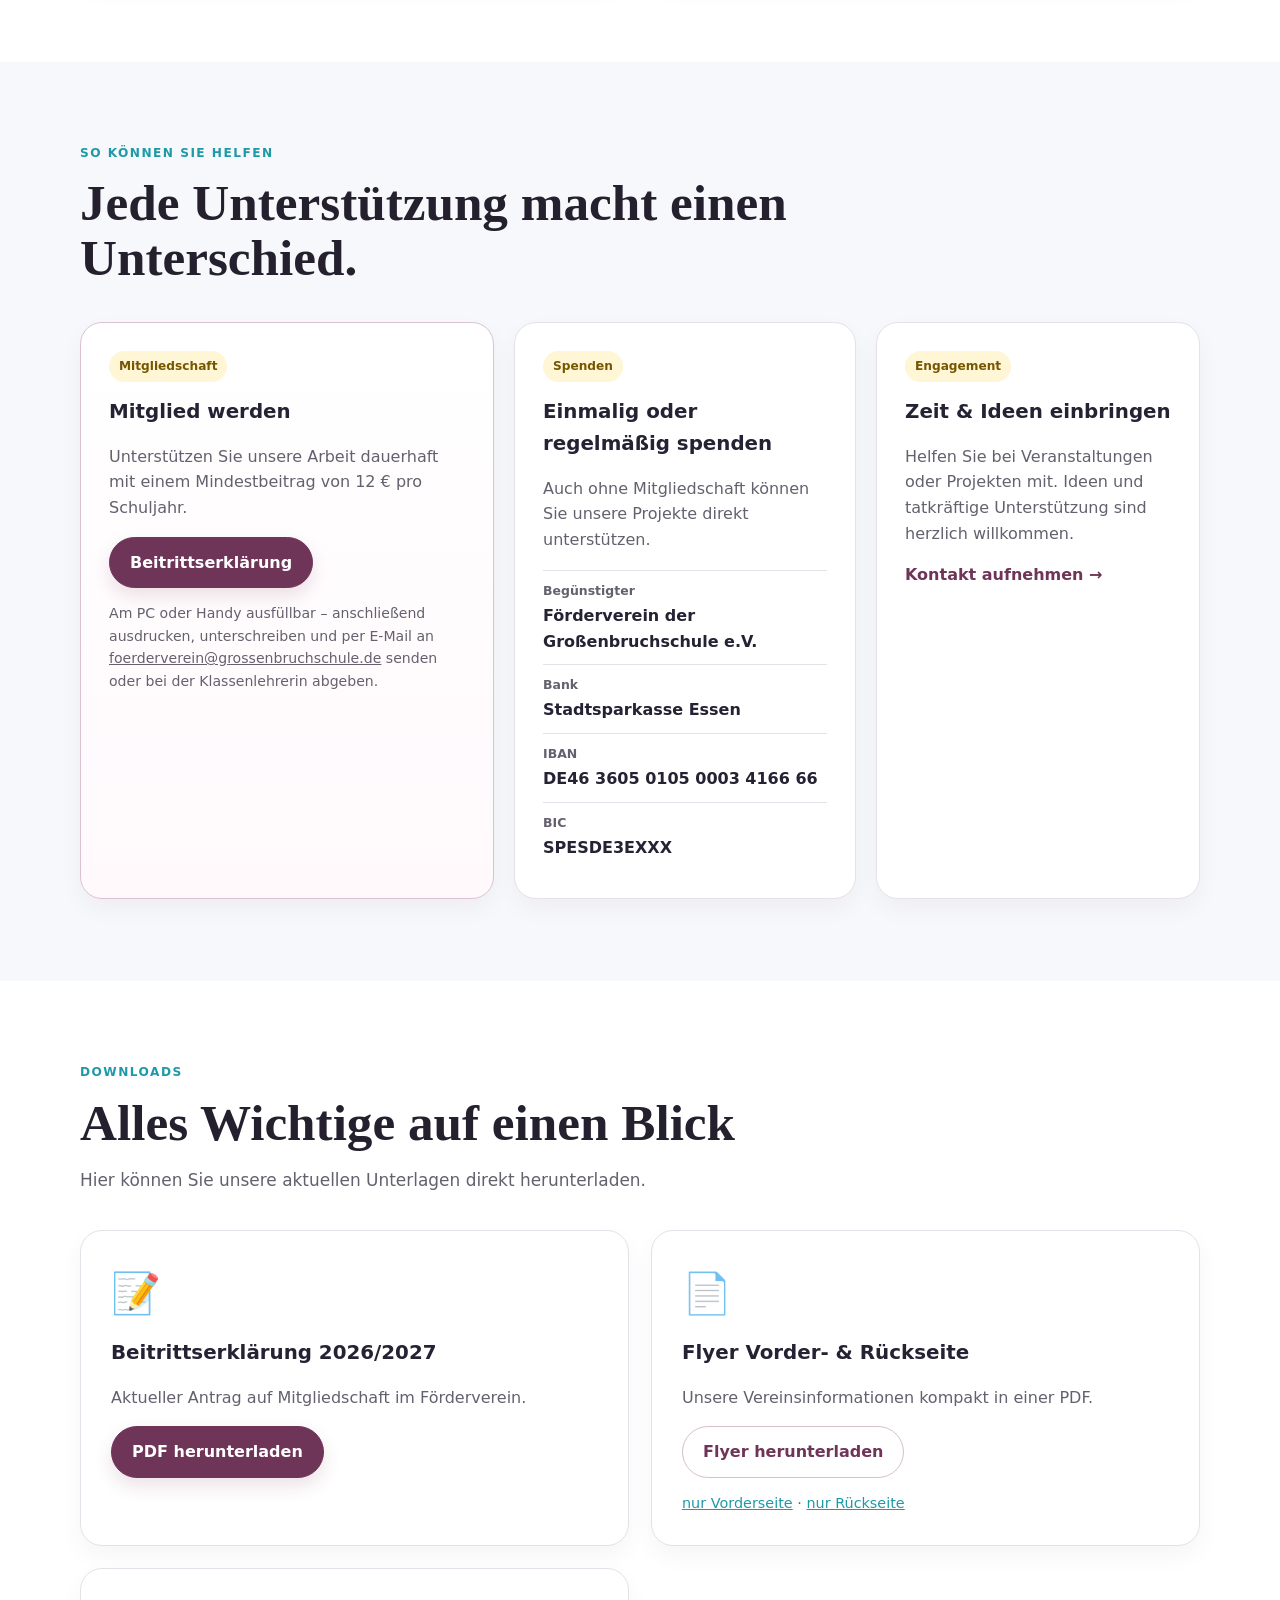
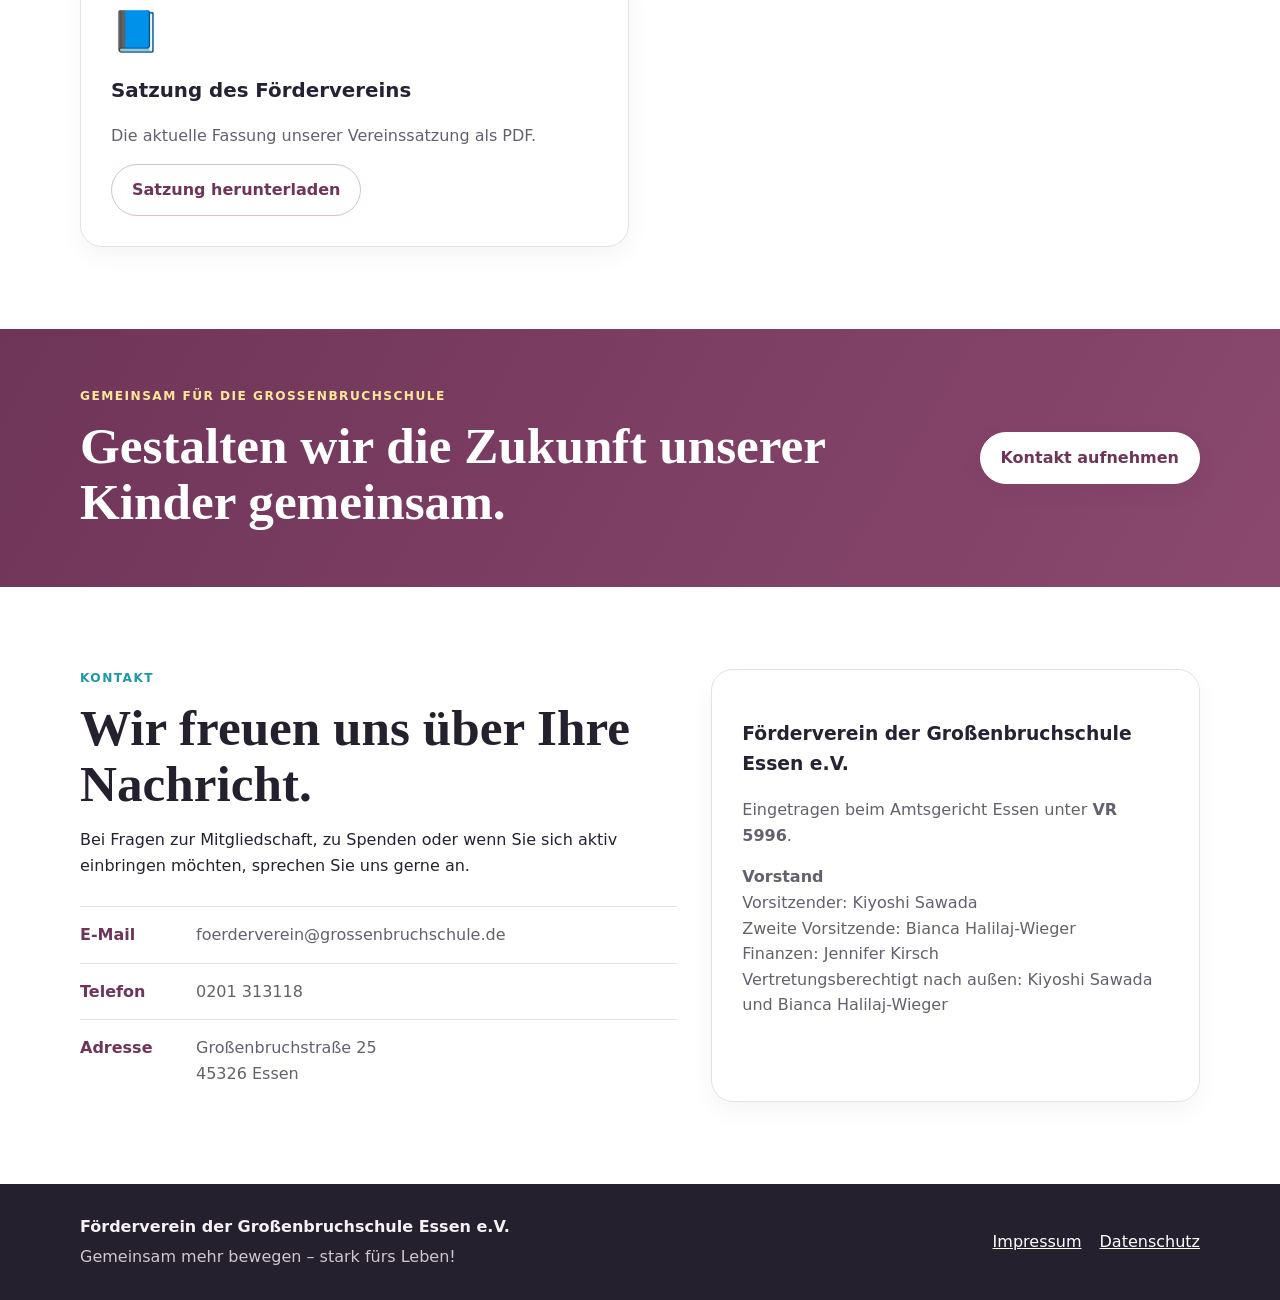
==== commit f9ef89e1: "Add files via upload" ====
--- a/index.html
+++ b/index.html
@@ -3,8 +3,8 @@
 <head>
   <meta charset="utf-8">
   <meta name="viewport" content="width=device-width, initial-scale=1">
-  <meta name="description" content="Förderverein der Großenbruchschule Essen e.V. – Gemeinsam mehr bewegen, stark fürs Leben. Unterstützen Sie Projekte, Veranstaltungen und zusätzliche Förderangebote für die Kinder der Großenbruchschule.">
-  <title>Förderverein der Großenbruchschule Essen e.V.</title>
+  <meta name="description" content="Der Förderverein der Großenbruchschule Essen e.V. unterstützt Projekte, Veranstaltungen und zusätzliche Förderangebote für die Kinder der Schule. Jetzt informieren, Mitglied werden oder spenden.">
+  <title>Förderverein der Großenbruchschule Essen e.V. | Gemeinsam mehr bewegen</title>
   <link rel="stylesheet" href="style.css">
   <link rel="icon" type="image/png" href="favicon.png">
   <link rel="shortcut icon" href="favicon.ico">
@@ -200,6 +200,12 @@
               <a href="Flyer_Foerderverein_Grossenbruchschule_Rueckseite.pdf" target="_blank" rel="noopener">nur Rückseite</a>
             </div>
           </article>
+          <article class="download-card">
+            <div class="download-icon" aria-hidden="true">📘</div>
+            <h3>Satzung des Fördervereins</h3>
+            <p>Die aktuelle Fassung unserer Vereinssatzung als PDF.</p>
+            <a class="button button-secondary" href="Satzung_Foerderverein.pdf" target="_blank" rel="noopener">Satzung herunterladen</a>
+          </article>
         </div>
       </div>
     </section>
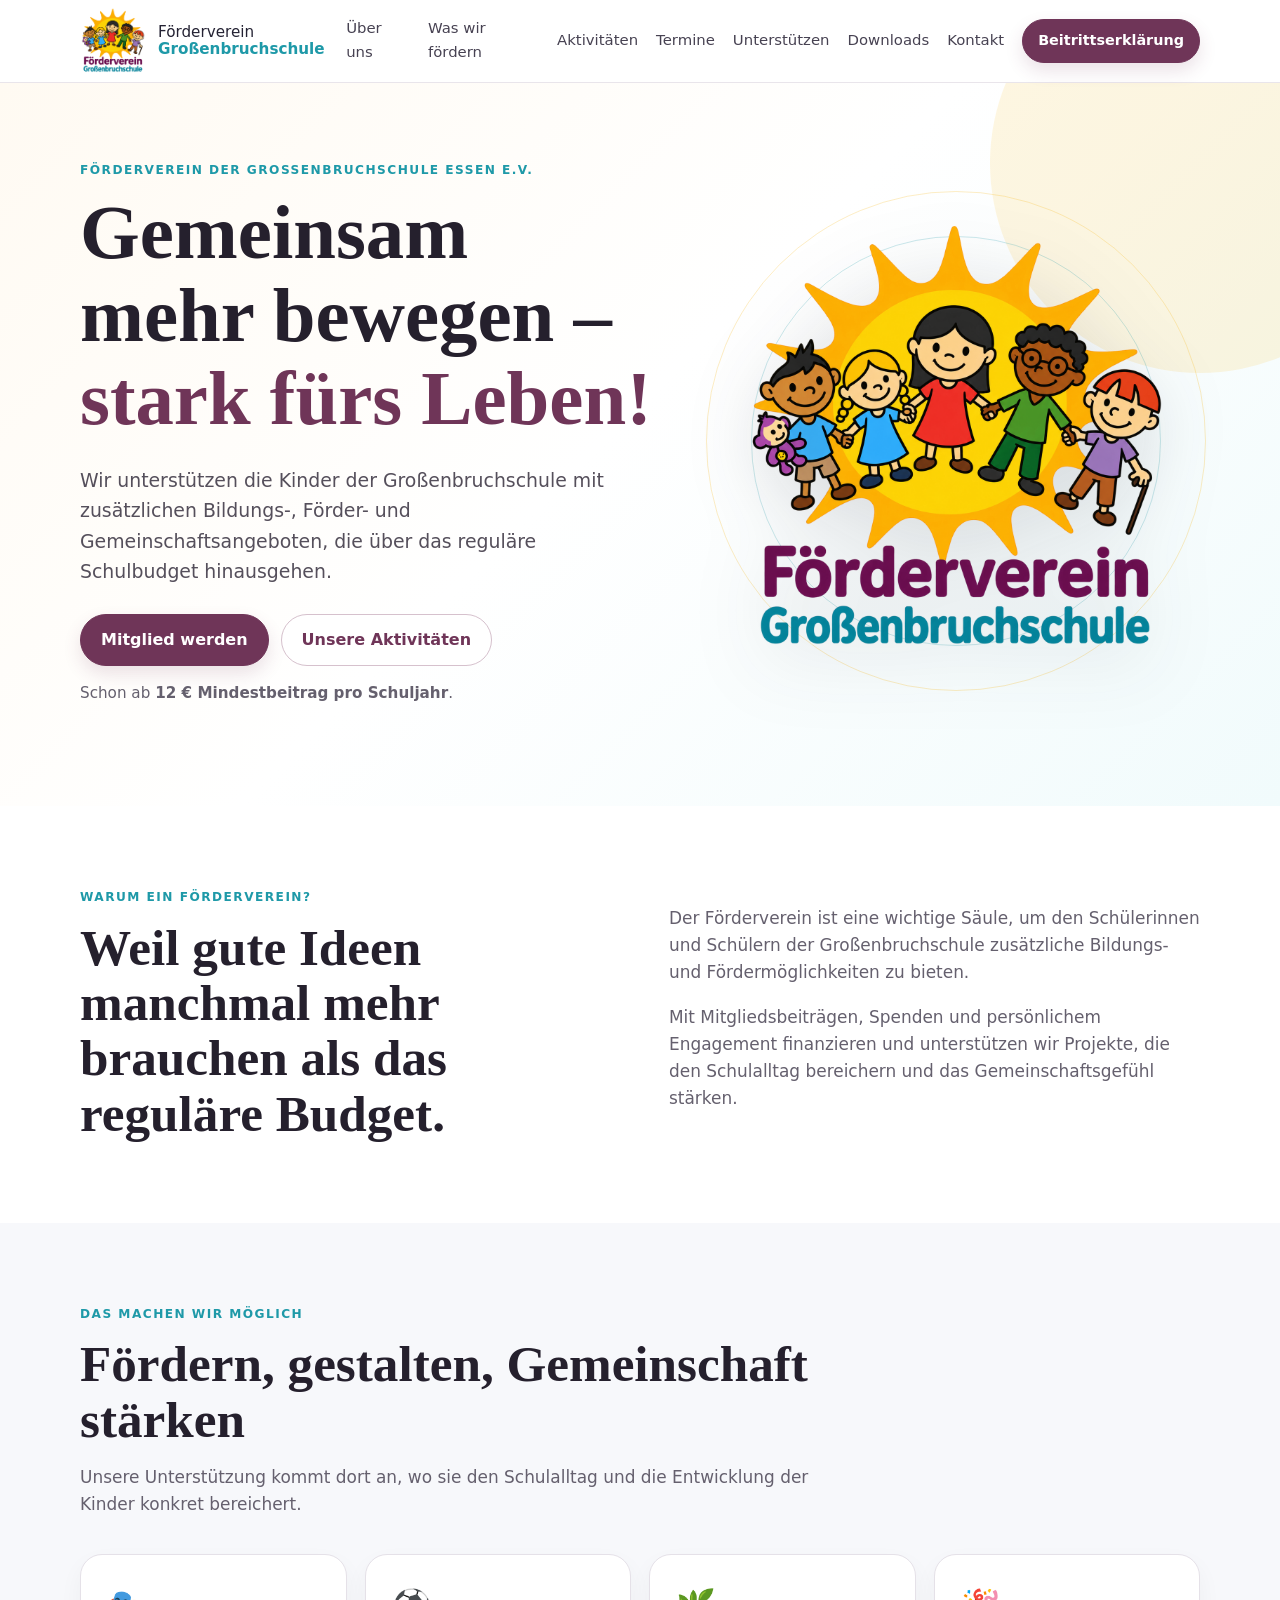
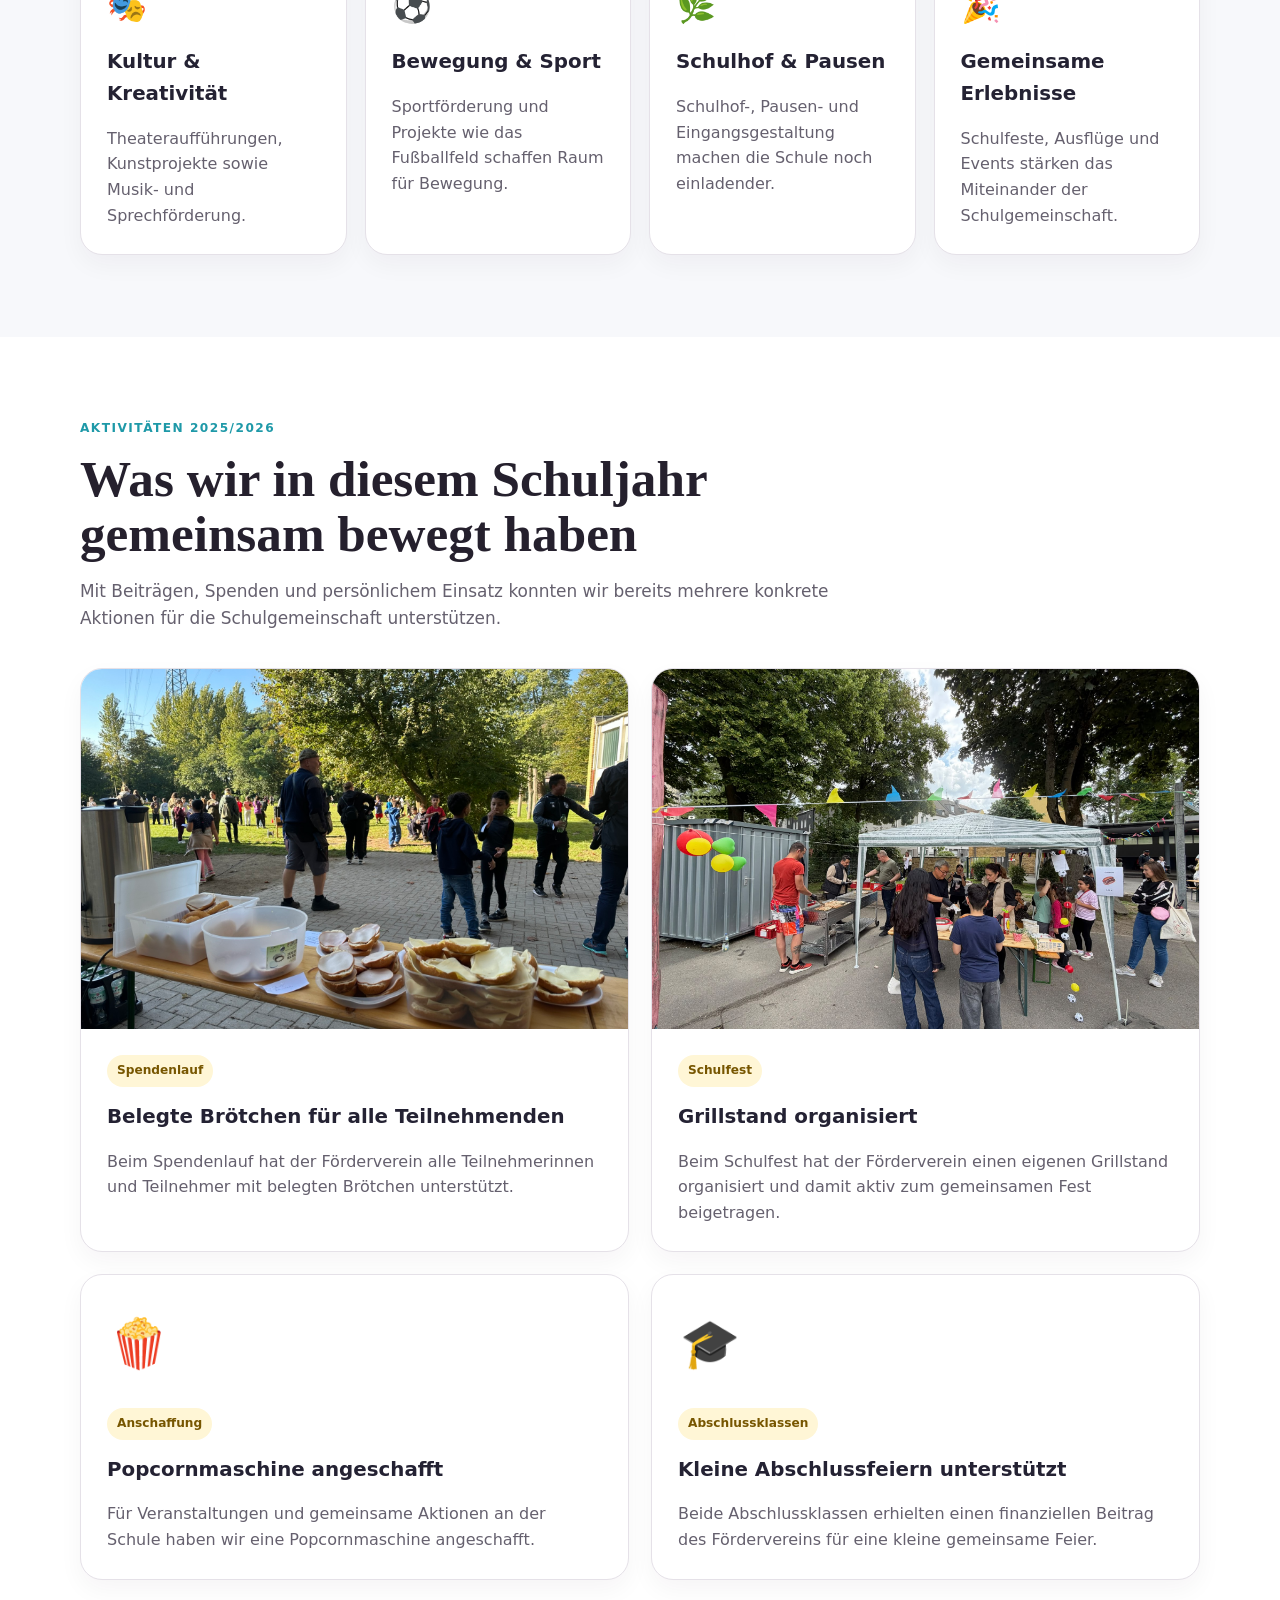
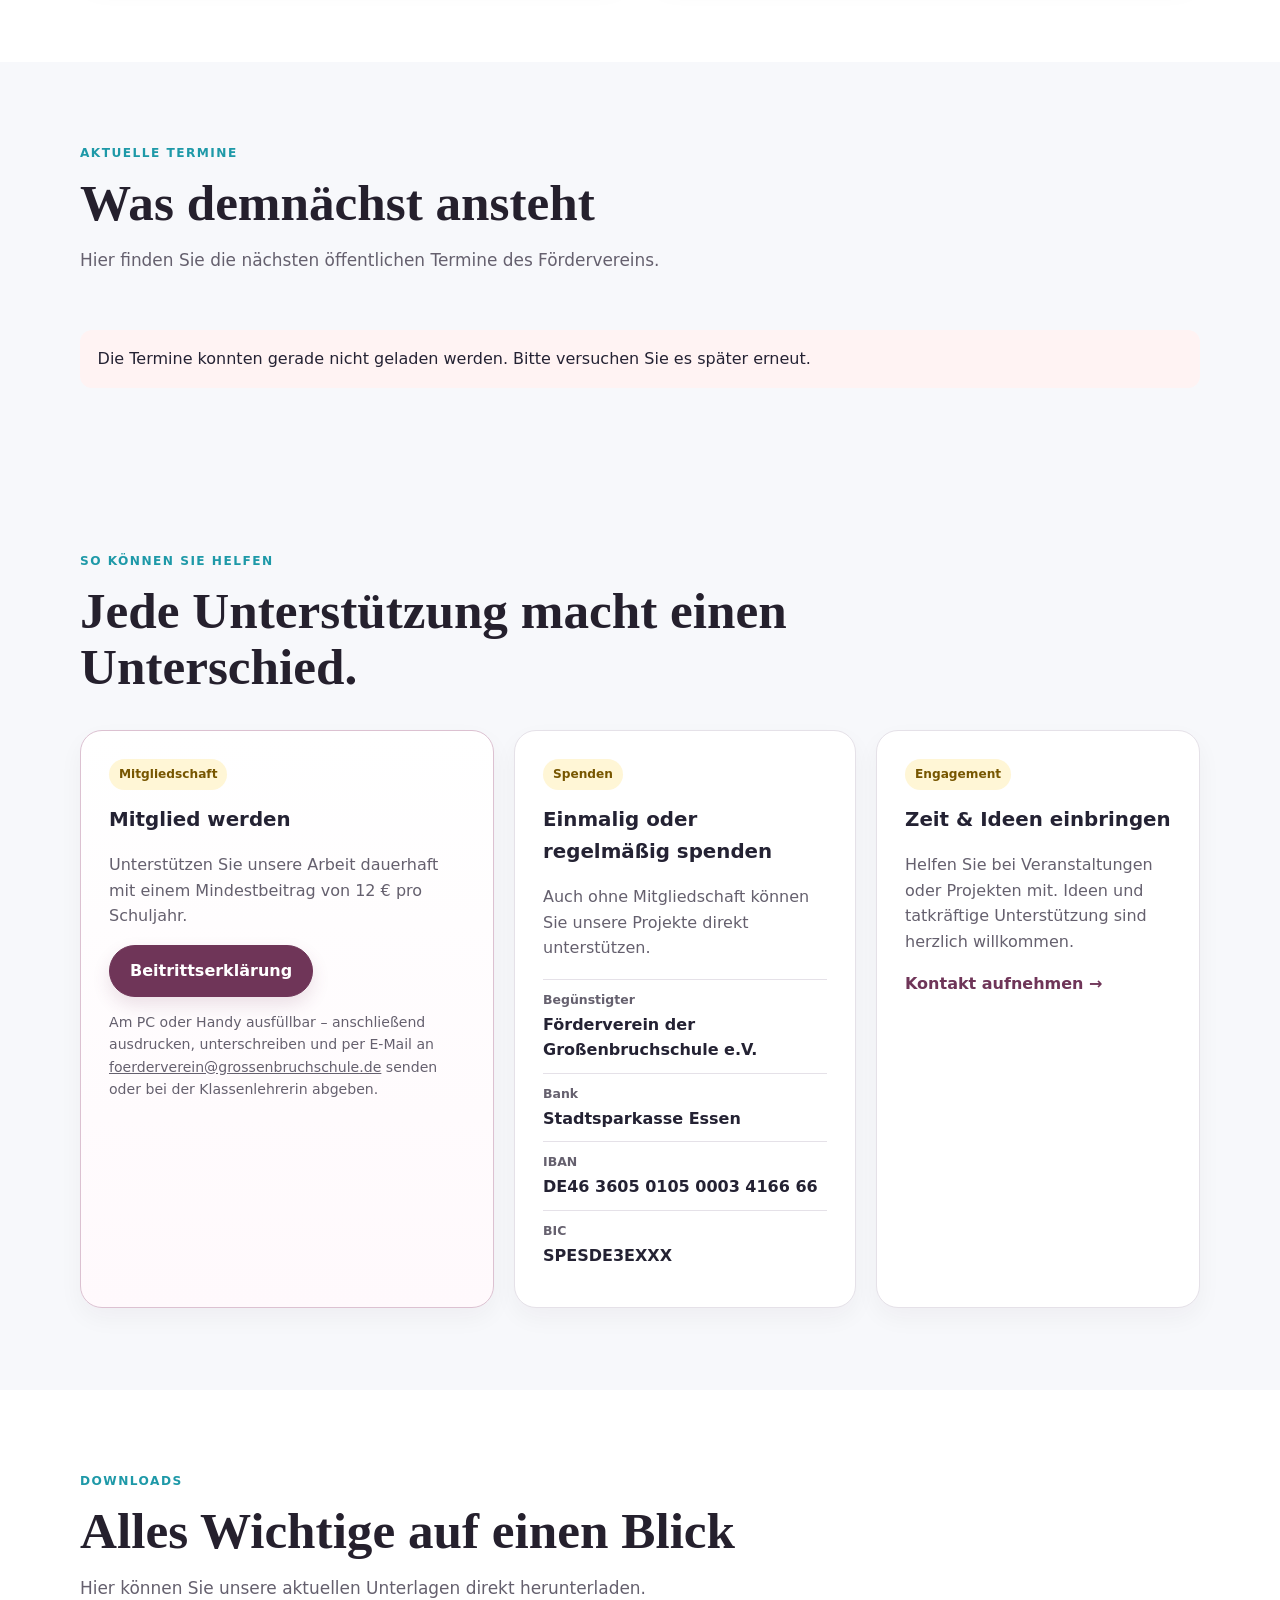
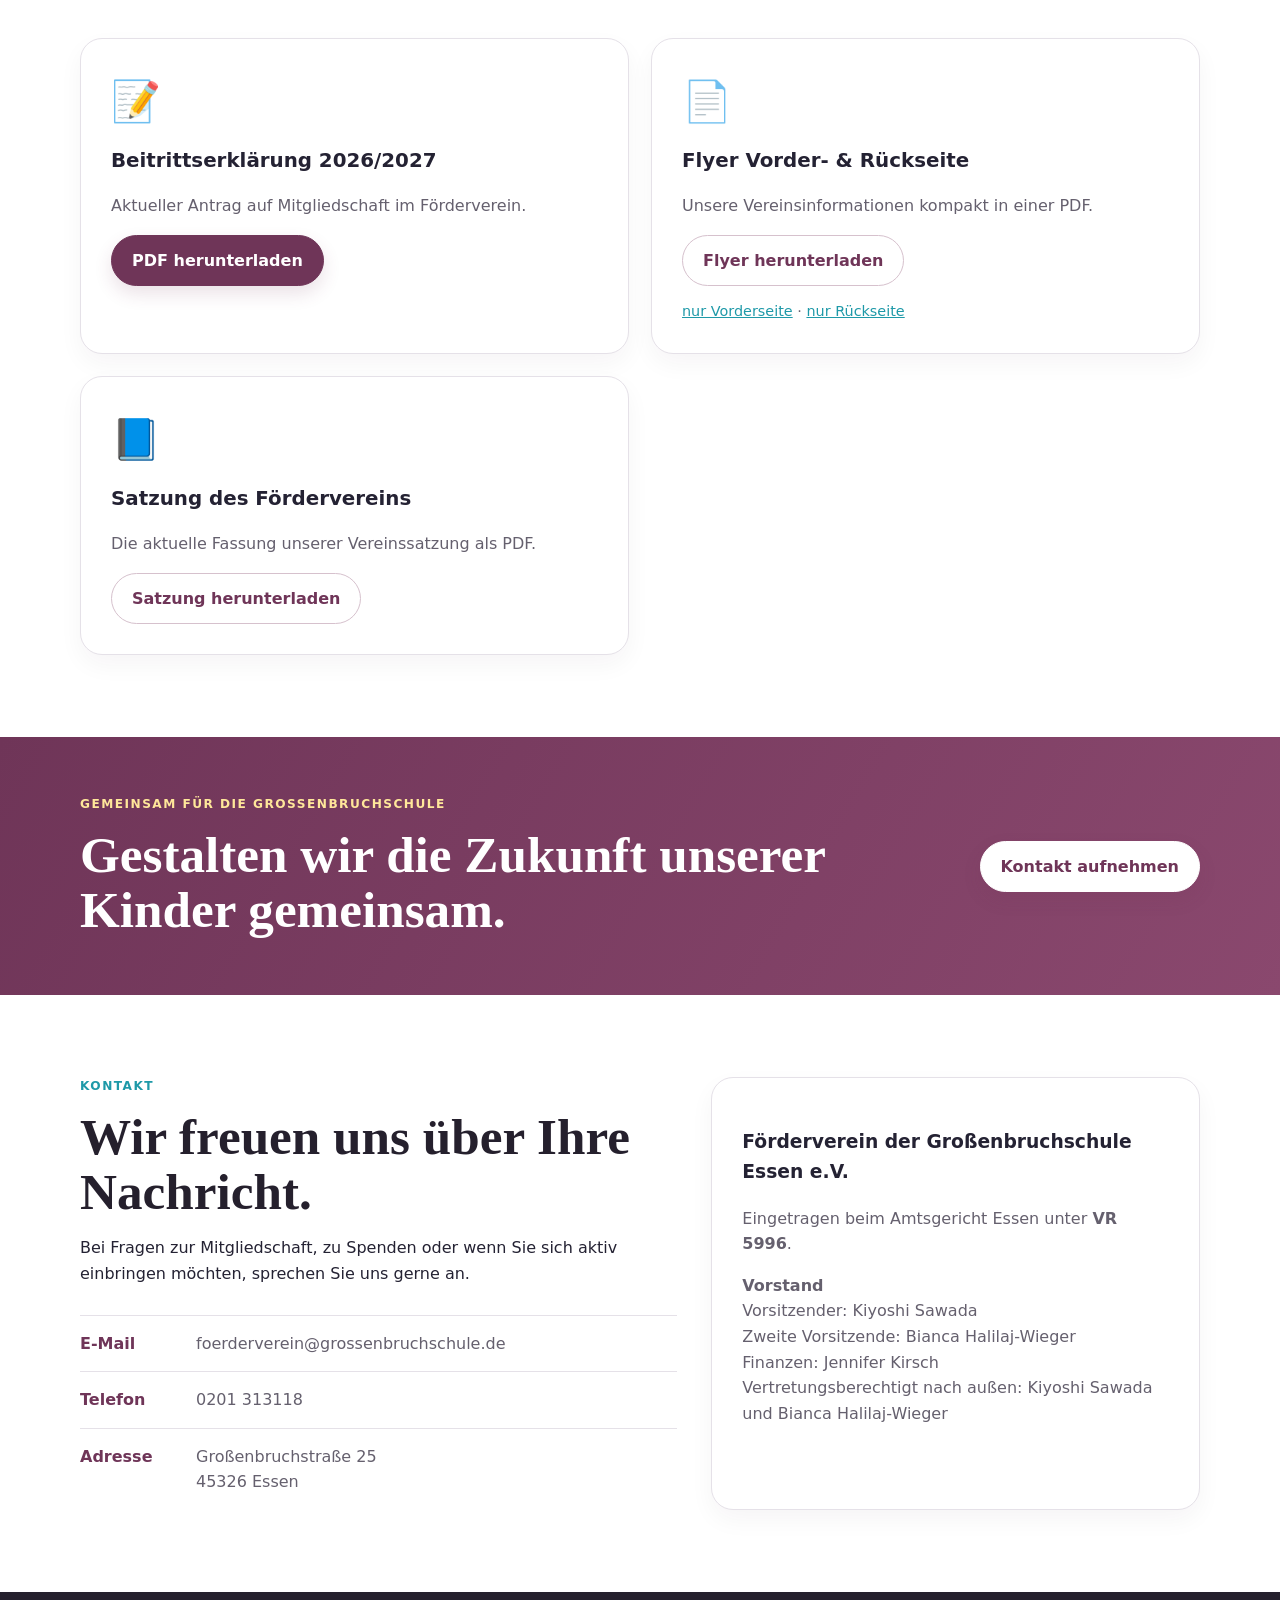
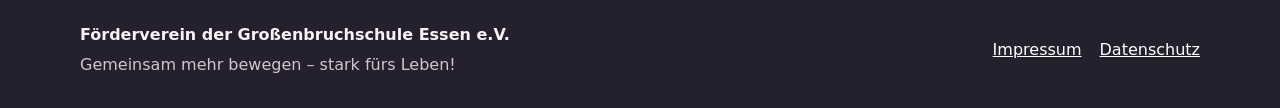
==== commit daae045e: "Add files via upload" ====
--- a/index.html
+++ b/index.html
@@ -8,6 +8,35 @@
   <link rel="stylesheet" href="style.css">
   <link rel="icon" type="image/png" href="favicon.png">
   <link rel="shortcut icon" href="favicon.ico">
+
+  <style>
+    .events-grid { display:grid; gap:1rem; margin-top:1.5rem; }
+    .event-card {
+      display:grid; grid-template-columns:86px 1fr; gap:1.25rem; align-items:start;
+      padding:1.25rem; background:#fff; border:1px solid rgba(0,0,0,.08);
+      border-radius:18px; box-shadow:0 8px 24px rgba(0,0,0,.05);
+    }
+    .event-date {
+      display:grid; place-items:center; align-content:center; min-height:78px;
+      padding:.6rem; border-radius:14px; background:#eef8f3; text-align:center;
+    }
+    .event-date strong { display:block; font-size:1.55rem; line-height:1; }
+    .event-date span {
+      display:block; margin-top:.35rem; font-size:.8rem; font-weight:700; text-transform:uppercase;
+    }
+    .event-content h3 { margin:0 0 .35rem; }
+    .event-meta { margin:0 0 .65rem; font-size:.92rem; opacity:.78; }
+    .event-description { margin:0; }
+    .events-empty, .events-error {
+      margin-top:1.25rem; padding:1rem 1.1rem; border-radius:12px; background:rgba(0,0,0,.04);
+    }
+    .events-error { background:#fff3f3; }
+    @media (max-width:640px) {
+      .event-card { grid-template-columns:68px 1fr; gap:.9rem; }
+      .event-date { min-height:68px; }
+    }
+  </style>
+
 </head>
 <body>
   <a class="skip-link" href="#inhalt">Zum Inhalt springen</a>
@@ -22,6 +51,7 @@
         <a href="#ueber-uns">Über uns</a>
         <a href="#projekte">Was wir fördern</a>
         <a href="#aktivitaeten">Aktivitäten</a>
+        <a href="#termine">Termine</a>
         <a href="#unterstuetzen">Unterstützen</a>
         <a href="#downloads">Downloads</a>
         <a href="#kontakt">Kontakt</a>
@@ -140,6 +170,20 @@
       </div>
     </section>
 
+    <section id="termine" class="section section-soft">
+      <div class="container">
+        <div class="section-head">
+          <p class="eyebrow">Aktuelle Termine</p>
+          <h2>Was demnächst ansteht</h2>
+          <p>Hier finden Sie die nächsten öffentlichen Termine des Fördervereins.</p>
+        </div>
+
+        <div id="events-list" class="events-grid" aria-live="polite">
+          <div class="events-empty">Termine werden geladen …</div>
+        </div>
+      </div>
+    </section>
+
     <section id="unterstuetzen" class="section section-soft">
       <div class="container">
         <div class="section-head">
@@ -266,6 +310,111 @@
       button.setAttribute('aria-expanded', 'false');
       nav.classList.remove('open');
     }));
+
+
+    const SUPABASE_URL = 'https://facmeyitnpnwidpsemkd.supabase.co';
+    const SUPABASE_PUBLISHABLE_KEY = 'sb_publishable_zqh5bliEkvKU7yKelDAgmg_2buBOvyM';
+
+    const eventCategoryLabels = {
+      vorstand: 'Vorstand',
+      mitgliederversammlung: 'Mitgliederversammlung',
+      schulveranstaltung: 'Schulveranstaltung',
+      aktion: 'Aktion',
+      sonstiges: 'Sonstiges'
+    };
+
+    function escapeHtml(value) {
+      return String(value ?? '')
+        .replaceAll('&', '&amp;')
+        .replaceAll('<', '&lt;')
+        .replaceAll('>', '&gt;')
+        .replaceAll('"', '&quot;')
+        .replaceAll("'", '&#039;');
+    }
+
+    function formatEventDate(dateValue) {
+      const date = new Date(`${dateValue}T00:00:00`);
+      return {
+        day: new Intl.DateTimeFormat('de-DE', { day: '2-digit' }).format(date),
+        month: new Intl.DateTimeFormat('de-DE', { month: 'short' }).format(date),
+        full: new Intl.DateTimeFormat('de-DE', {
+          weekday: 'long',
+          day: '2-digit',
+          month: '2-digit',
+          year: 'numeric'
+        }).format(date)
+      };
+    }
+
+    function formatEventTime(value) {
+      return value ? value.slice(0, 5) : '';
+    }
+
+    async function loadPublicEvents() {
+      const list = document.getElementById('events-list');
+      if (!list) return;
+
+      if (SUPABASE_PUBLISHABLE_KEY.startsWith('HIER_')) {
+        list.innerHTML = '<div class="events-error">Die Terminanzeige ist noch nicht vollständig eingerichtet.</div>';
+        return;
+      }
+
+      try {
+        const response = await fetch(`${SUPABASE_URL}/rest/v1/rpc/get_public_events`, {
+          method: 'POST',
+          headers: {
+            apikey: SUPABASE_PUBLISHABLE_KEY,
+            Authorization: `Bearer ${SUPABASE_PUBLISHABLE_KEY}`,
+            'Content-Type': 'application/json'
+          },
+          body: '{}'
+        });
+
+        if (!response.ok) {
+          throw new Error(`HTTP ${response.status}`);
+        }
+
+        const events = await response.json();
+
+        if (!Array.isArray(events) || events.length === 0) {
+          list.innerHTML = '<div class="events-empty">Aktuell sind keine öffentlichen Termine eingetragen.</div>';
+          return;
+        }
+
+        list.innerHTML = events.map(item => {
+          const date = formatEventDate(item.event_date);
+          const start = formatEventTime(item.start_time);
+          const end = formatEventTime(item.end_time);
+          const timeText = start ? `${start} Uhr${end ? ` – ${end} Uhr` : ''}` : '';
+          const meta = [
+            date.full,
+            timeText,
+            item.location || '',
+            eventCategoryLabels[item.category] || ''
+          ].filter(Boolean).map(escapeHtml).join(' · ');
+
+          return `
+            <article class="event-card">
+              <div class="event-date" aria-hidden="true">
+                <strong>${escapeHtml(date.day)}</strong>
+                <span>${escapeHtml(date.month)}</span>
+              </div>
+              <div class="event-content">
+                <h3>${escapeHtml(item.title)}</h3>
+                <p class="event-meta">${meta}</p>
+                ${item.description ? `<p class="event-description">${escapeHtml(item.description)}</p>` : ''}
+              </div>
+            </article>
+          `;
+        }).join('');
+      } catch (error) {
+        console.error('Termine konnten nicht geladen werden:', error);
+        list.innerHTML = '<div class="events-error">Die Termine konnten gerade nicht geladen werden. Bitte versuchen Sie es später erneut.</div>';
+      }
+    }
+
+    loadPublicEvents();
+
   </script>
 </body>
 </html>
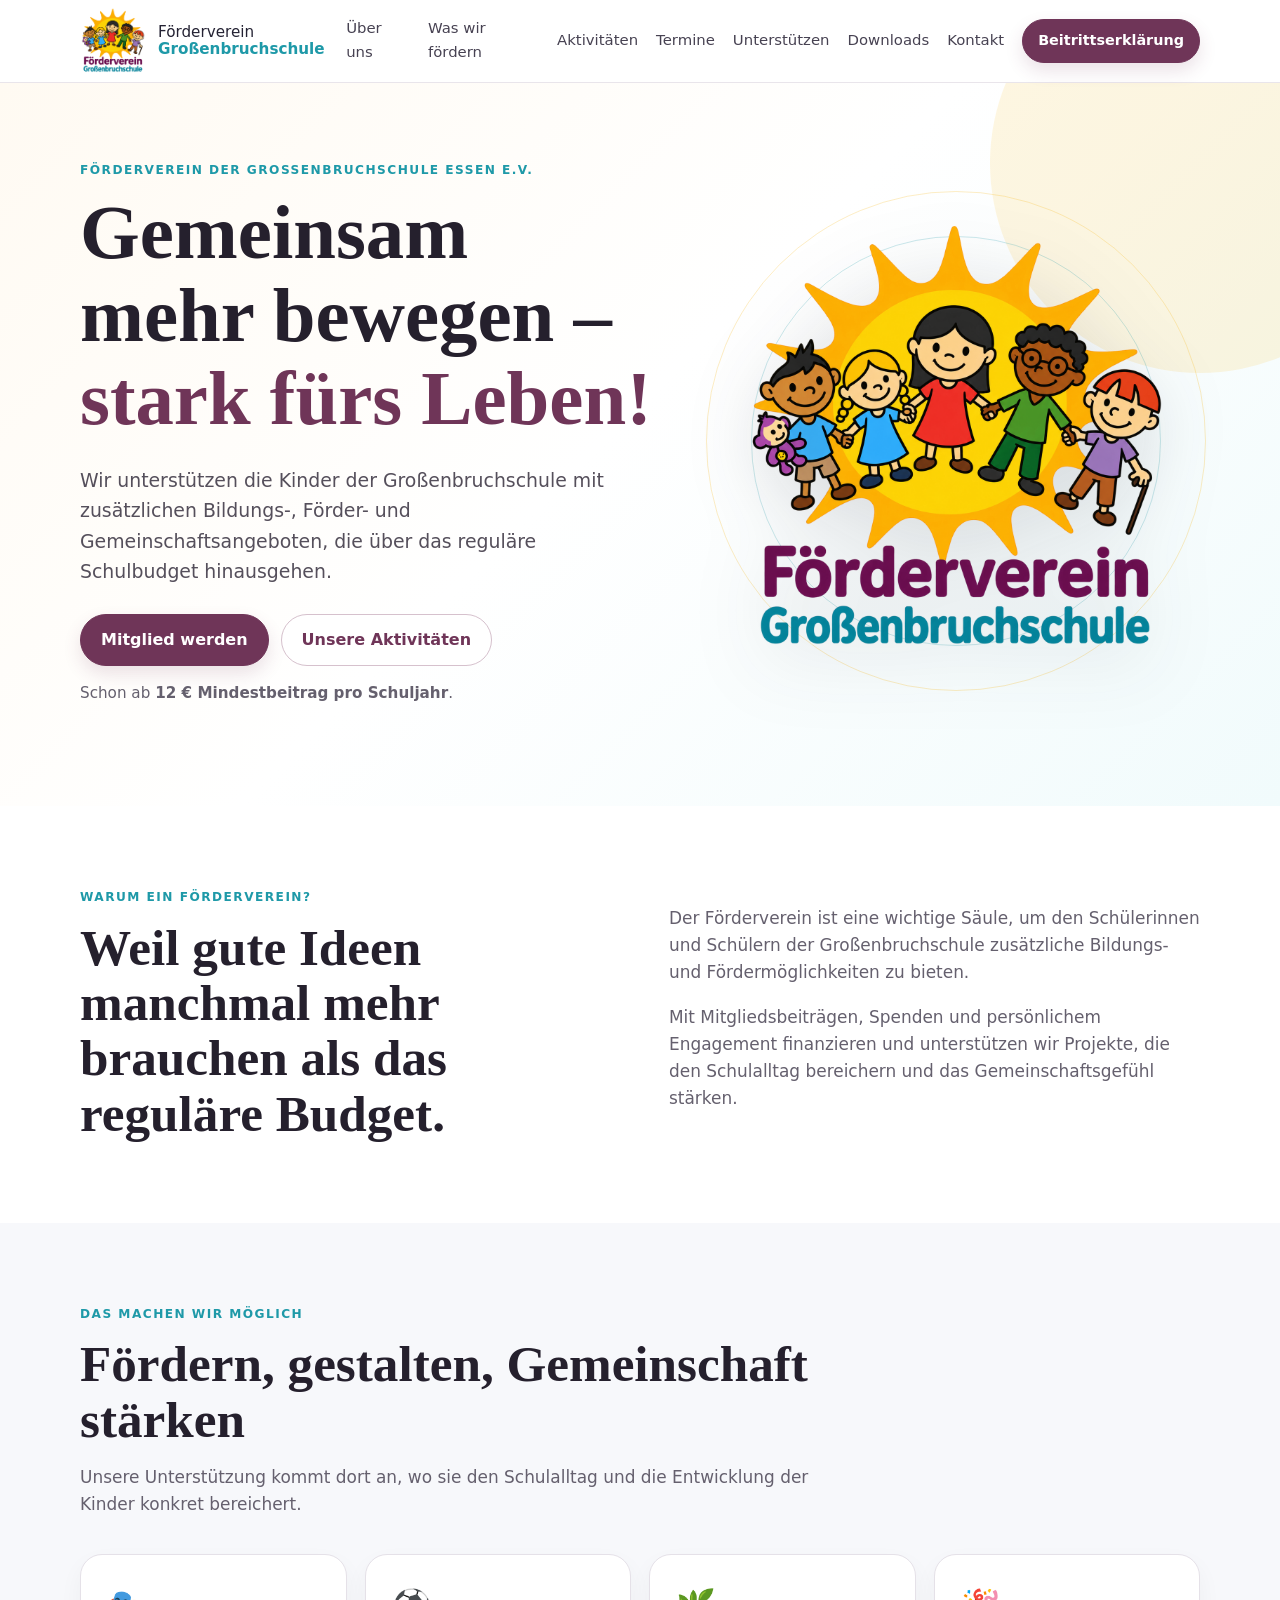
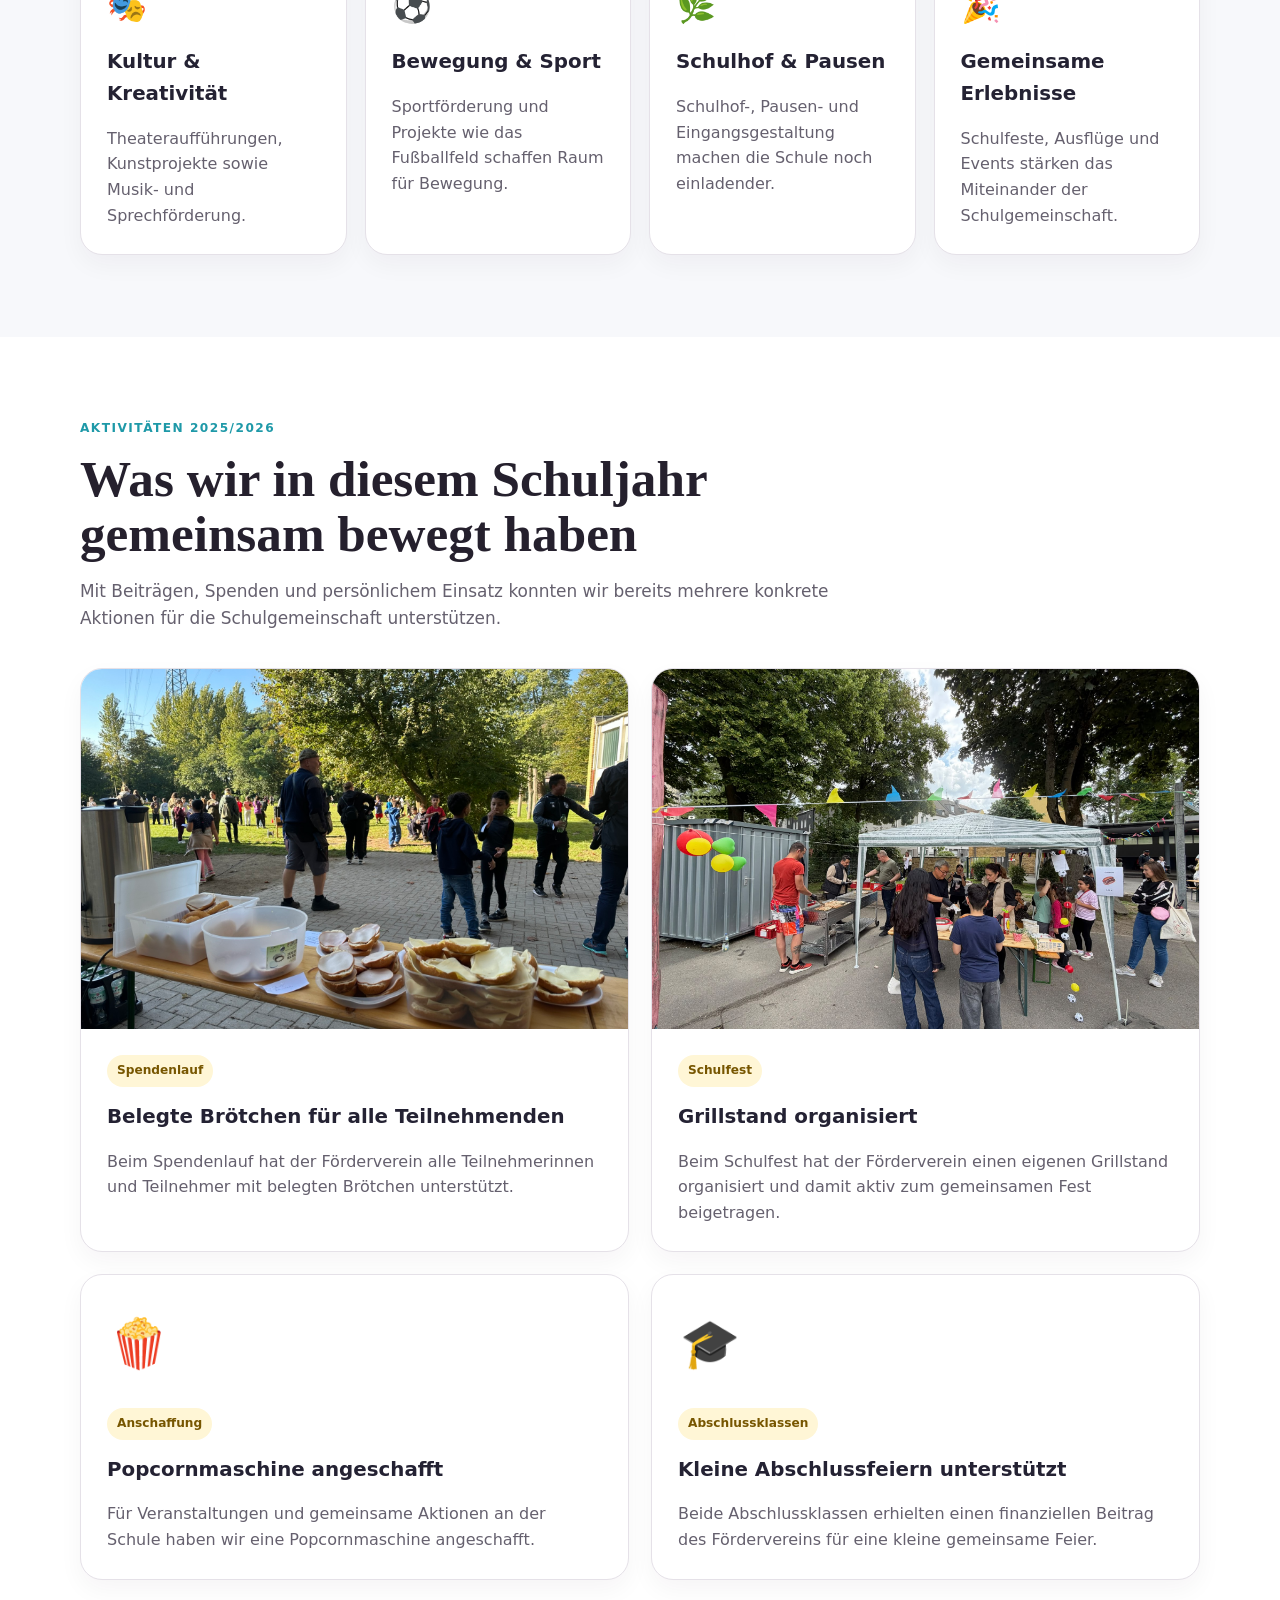
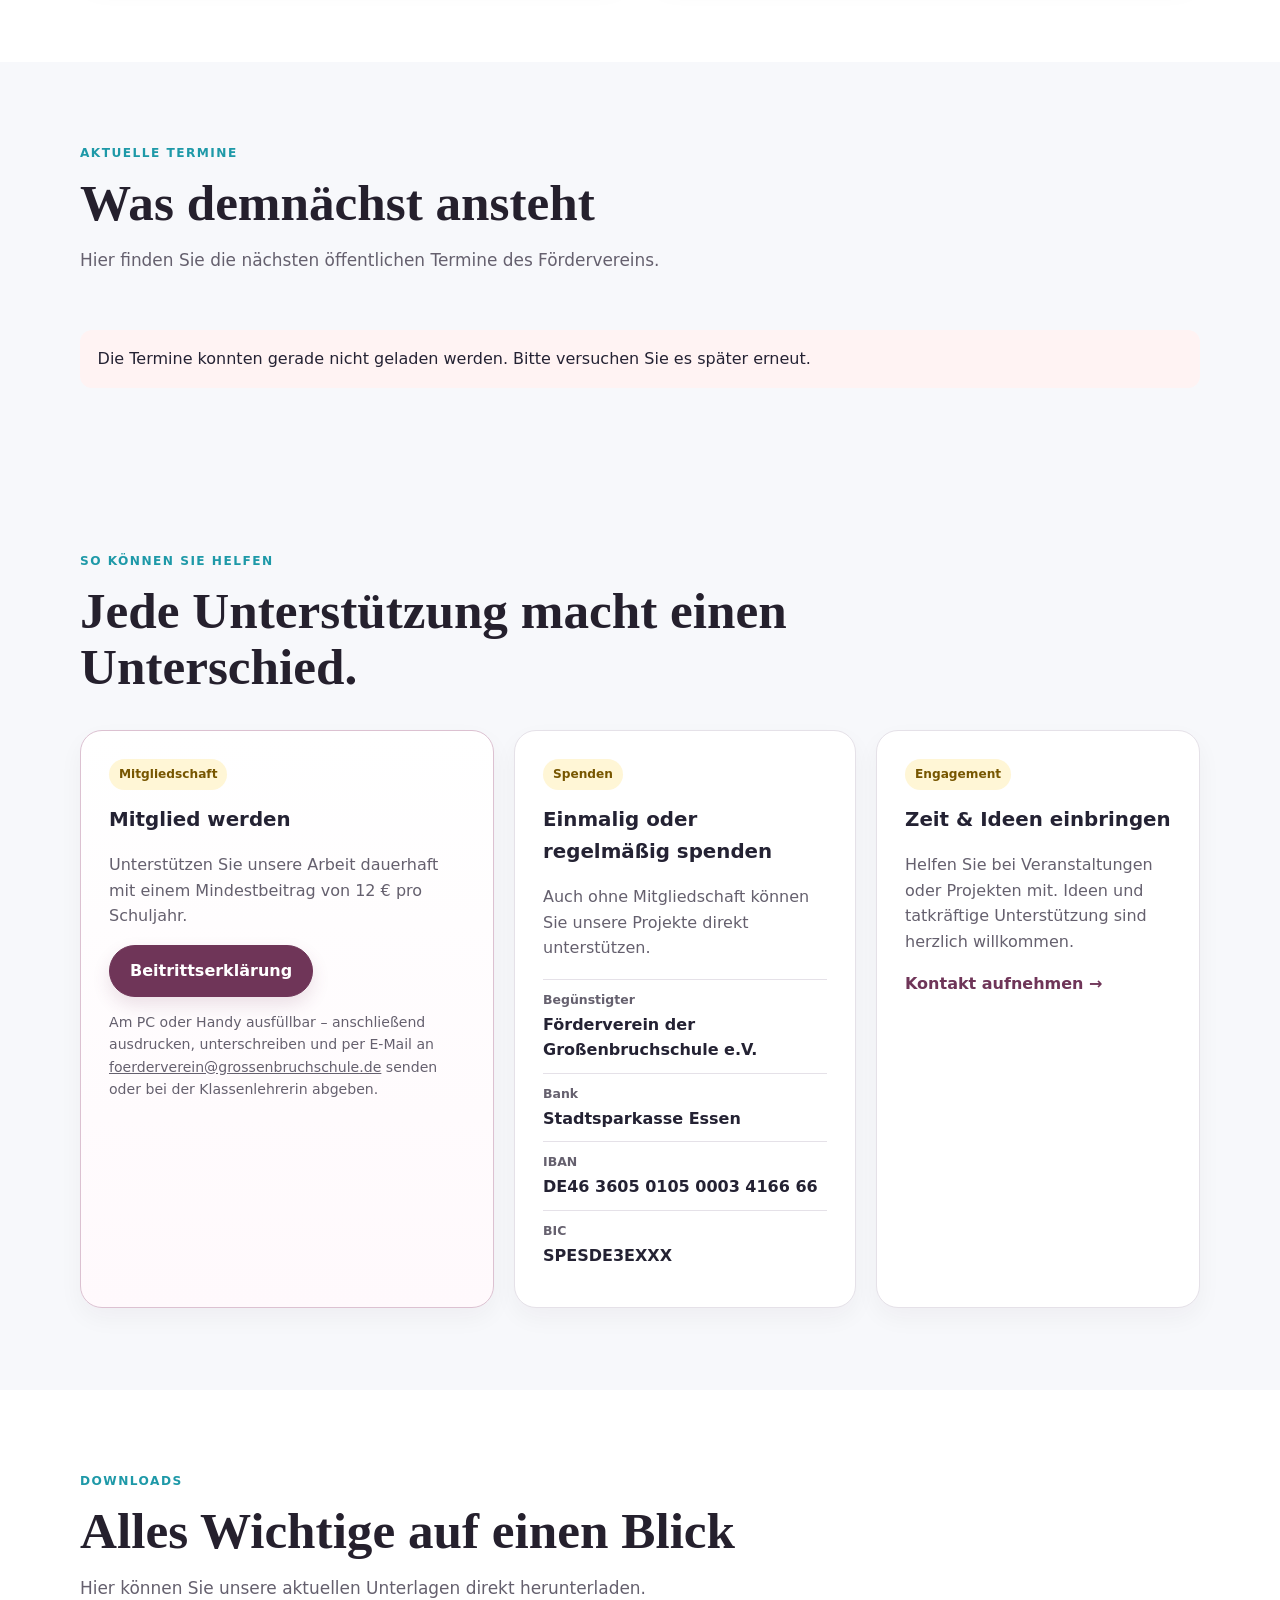
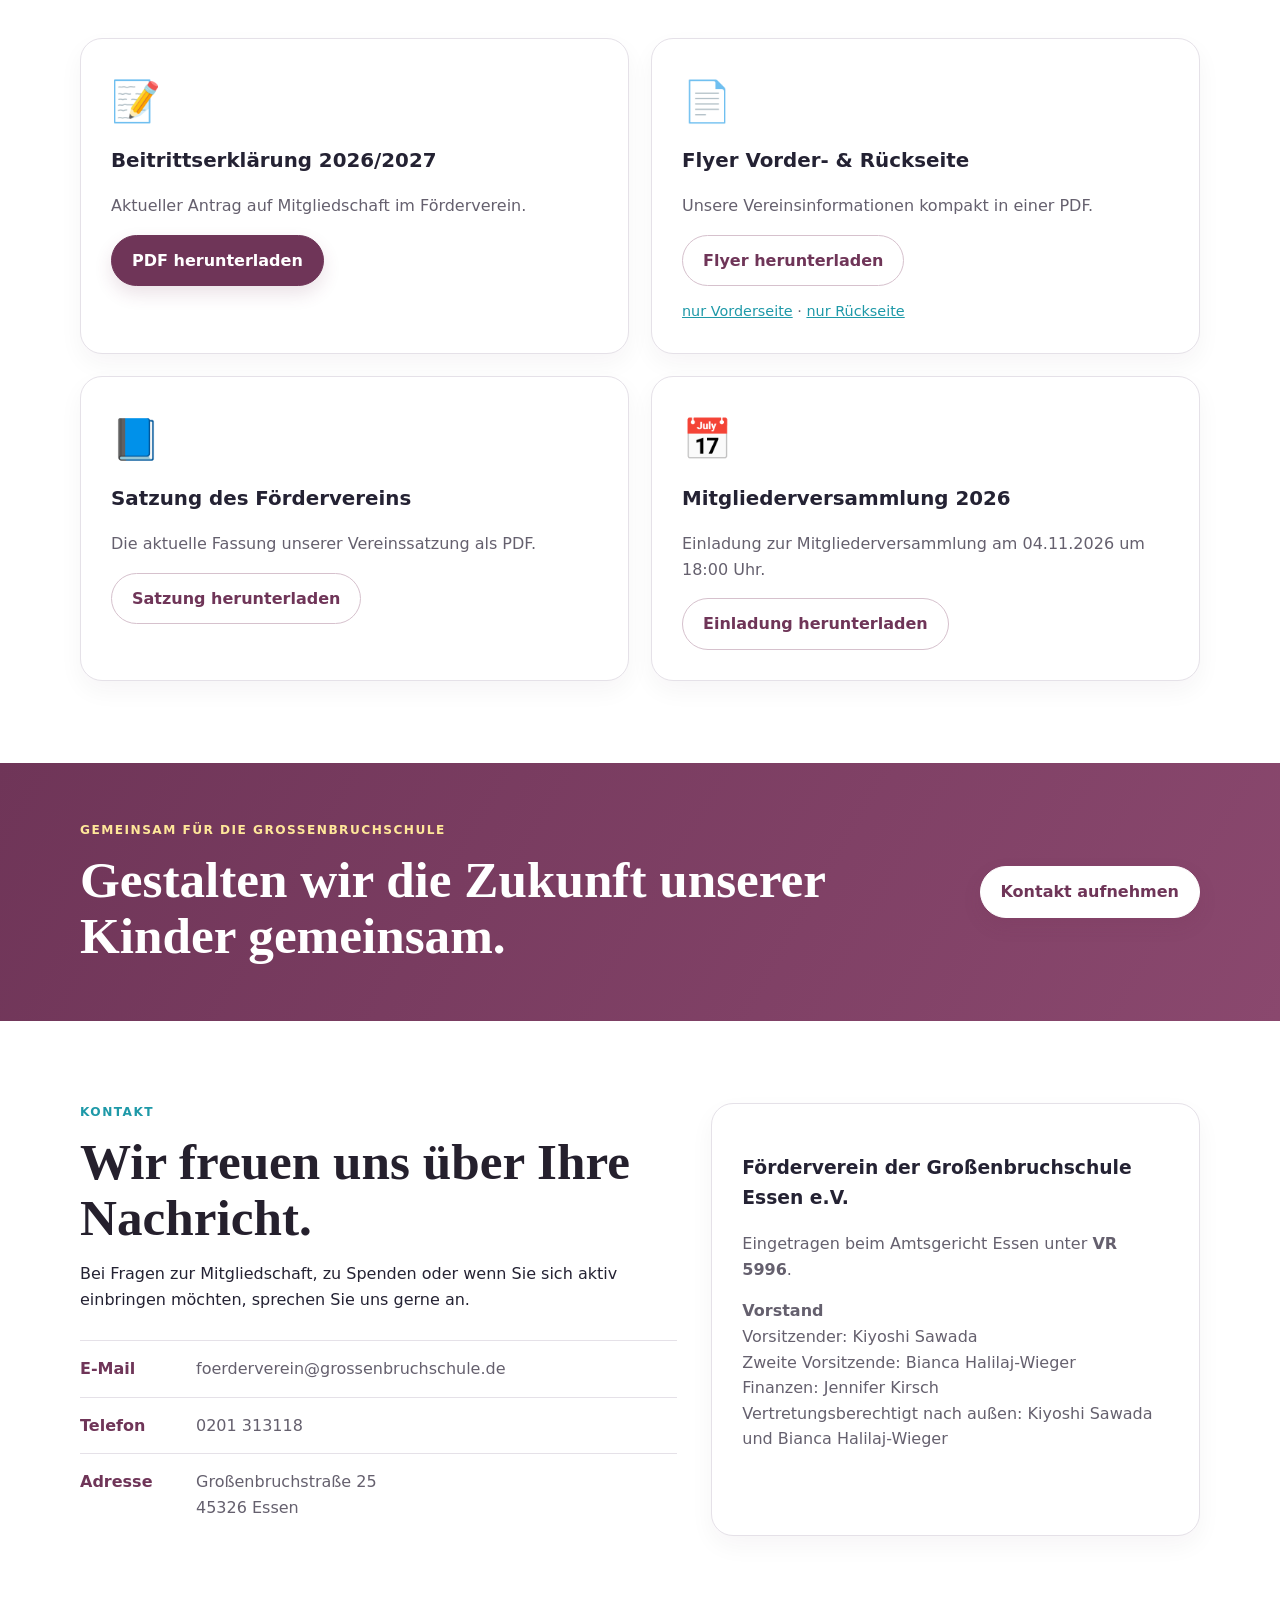
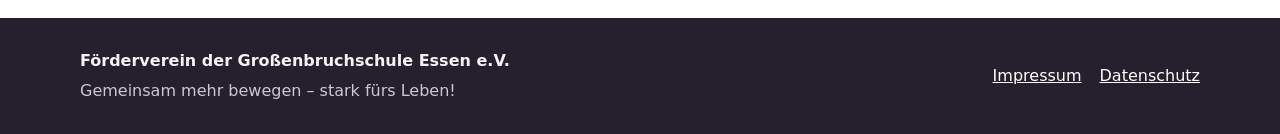
==== commit bfe618d2: "Add files via upload" ====
--- a/index.html
+++ b/index.html
@@ -250,6 +250,12 @@
             <p>Die aktuelle Fassung unserer Vereinssatzung als PDF.</p>
             <a class="button button-secondary" href="Satzung_Foerderverein.pdf" target="_blank" rel="noopener">Satzung herunterladen</a>
           </article>
+          <article class="download-card">
+            <div class="download-icon" aria-hidden="true">📅</div>
+            <h3>Mitgliederversammlung 2026</h3>
+            <p>Einladung zur Mitgliederversammlung am 04.11.2026 um 18:00 Uhr.</p>
+            <a class="button button-secondary" href="Einladung_Mitgliederversammlung_2026.pdf" target="_blank" rel="noopener">Einladung herunterladen</a>
+          </article>
         </div>
       </div>
     </section>
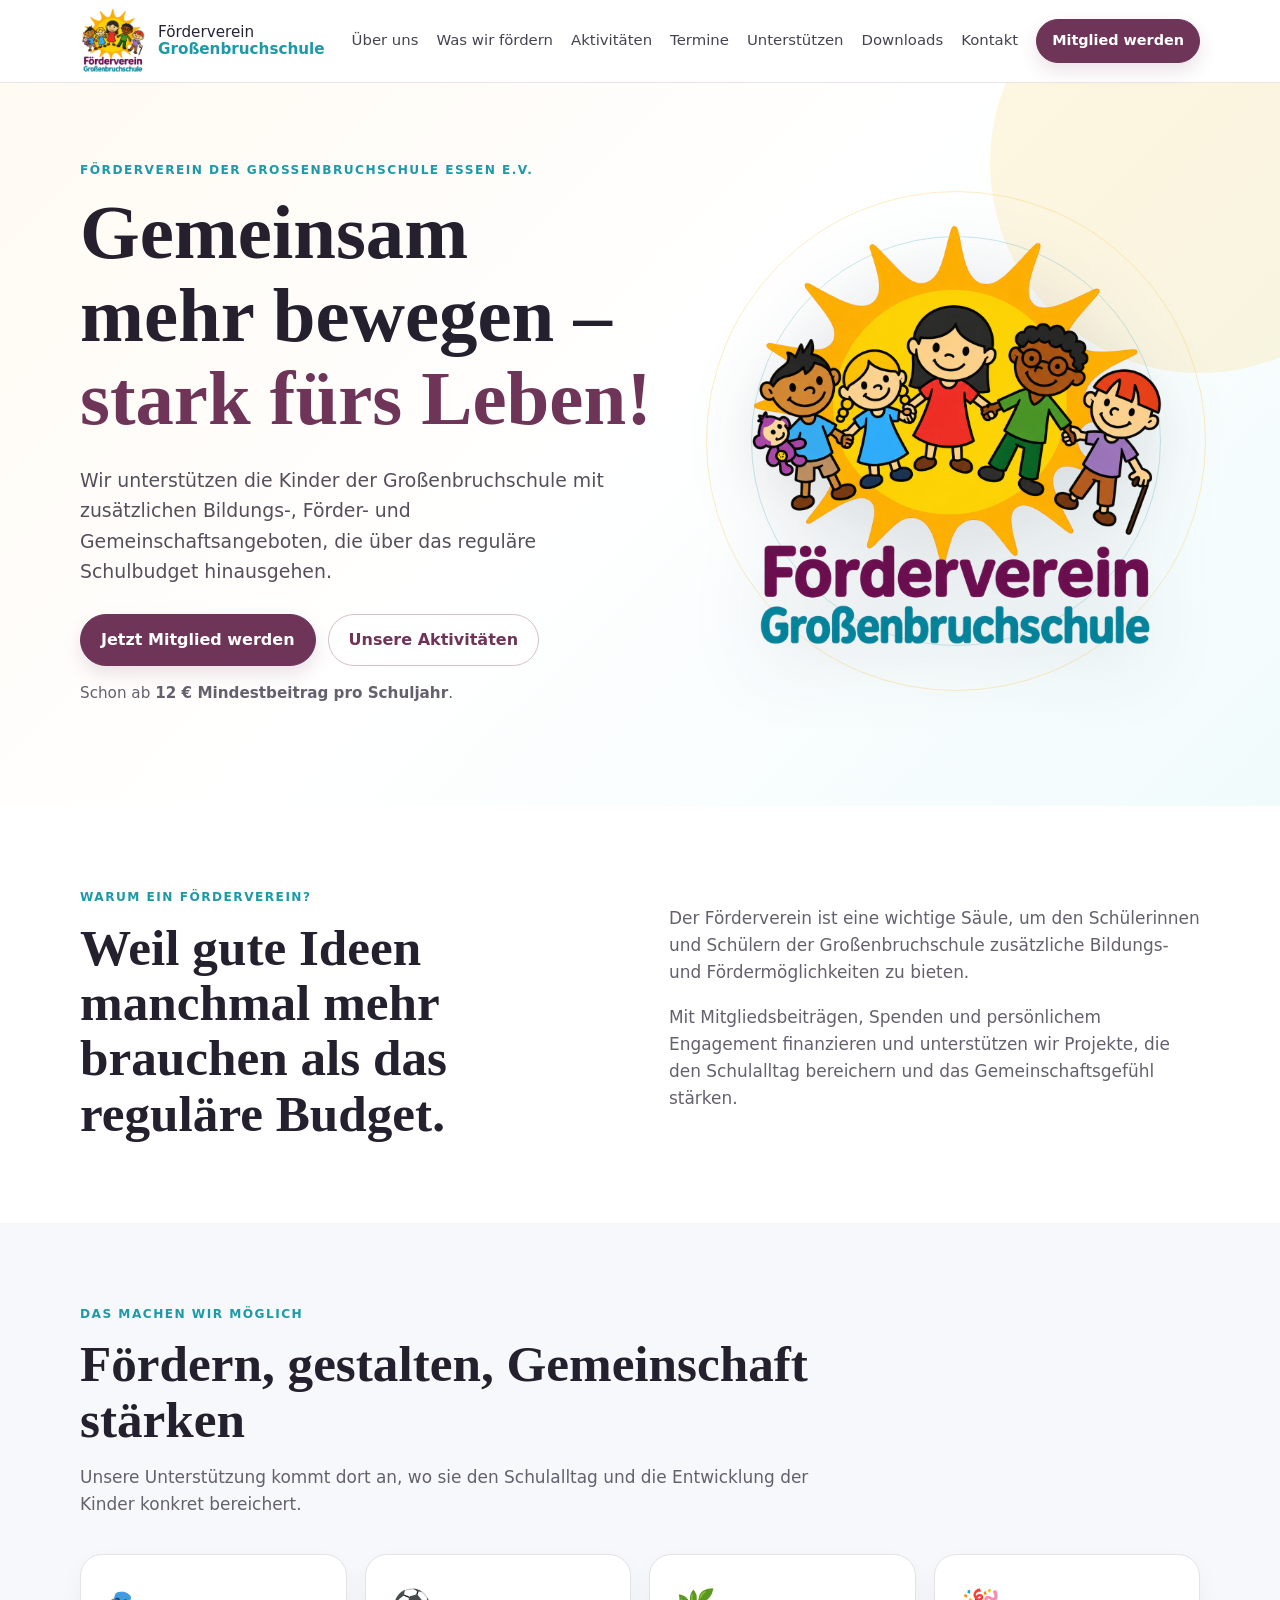
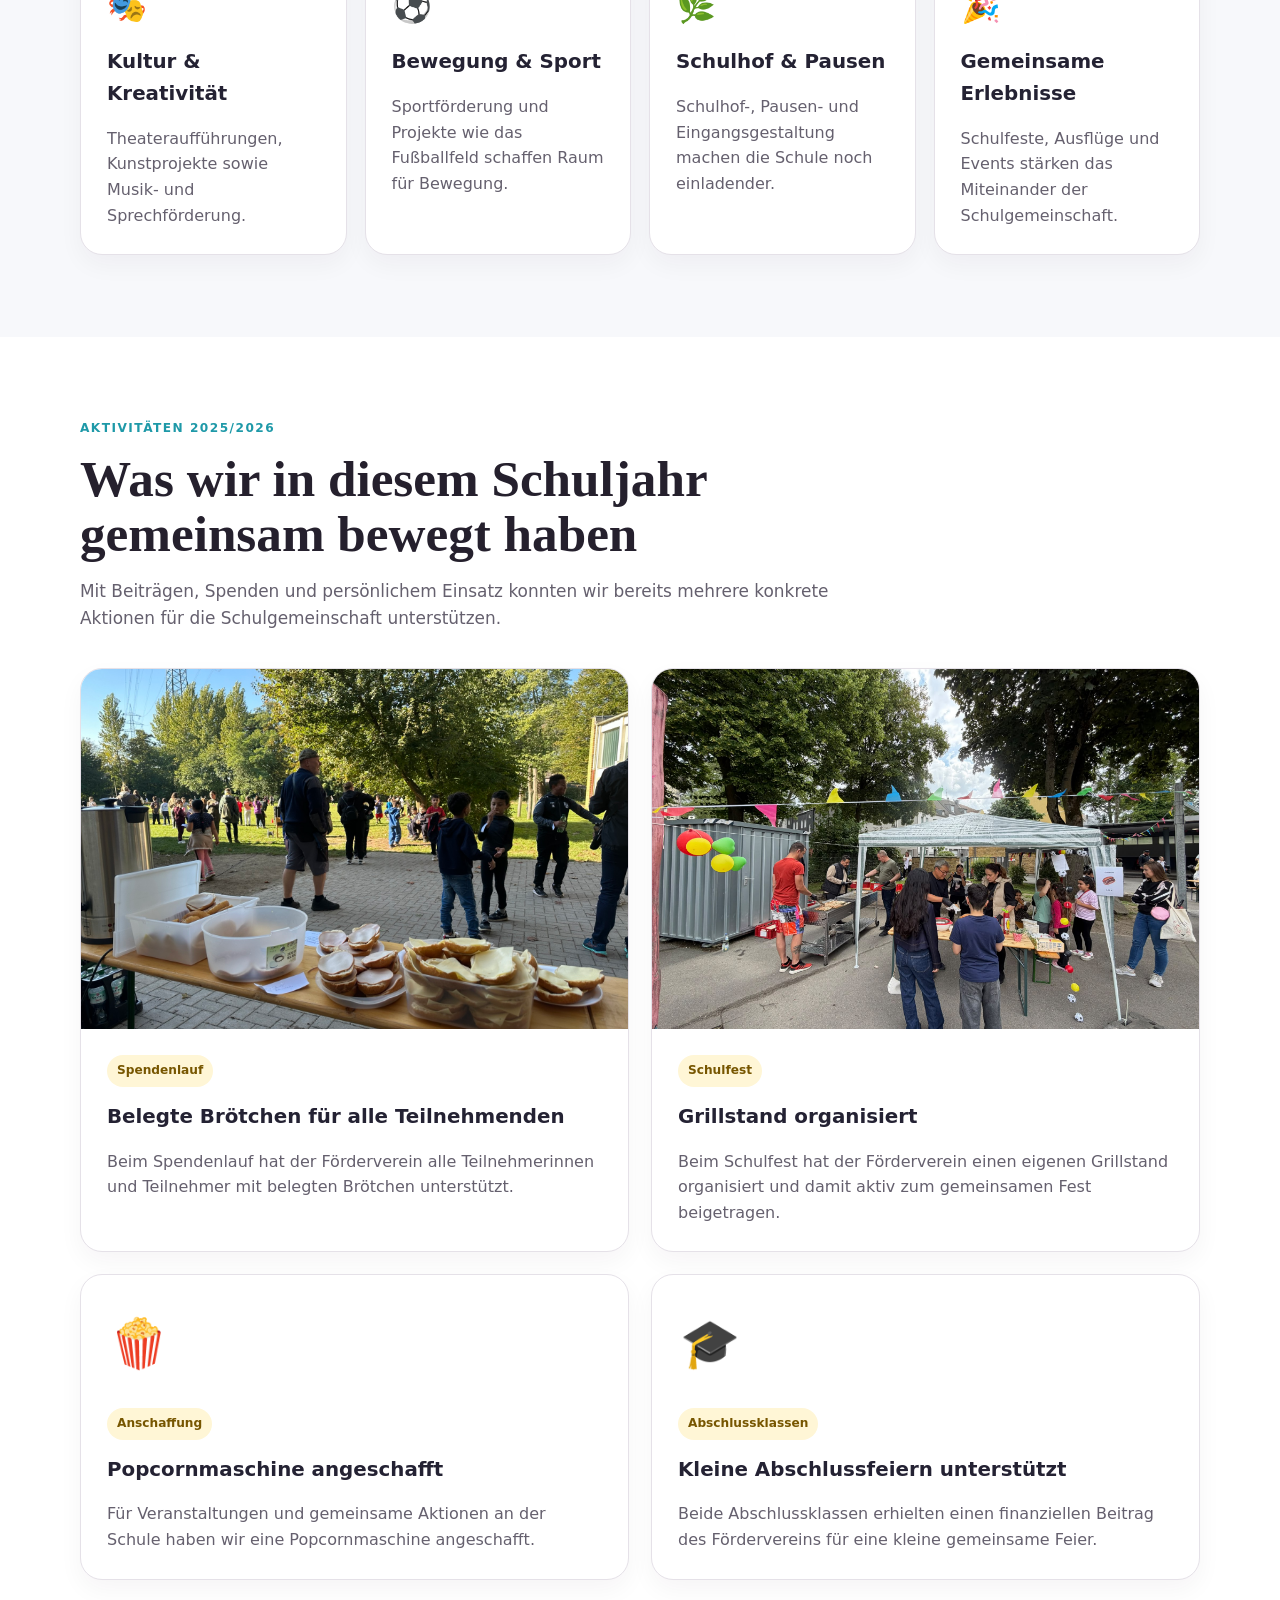
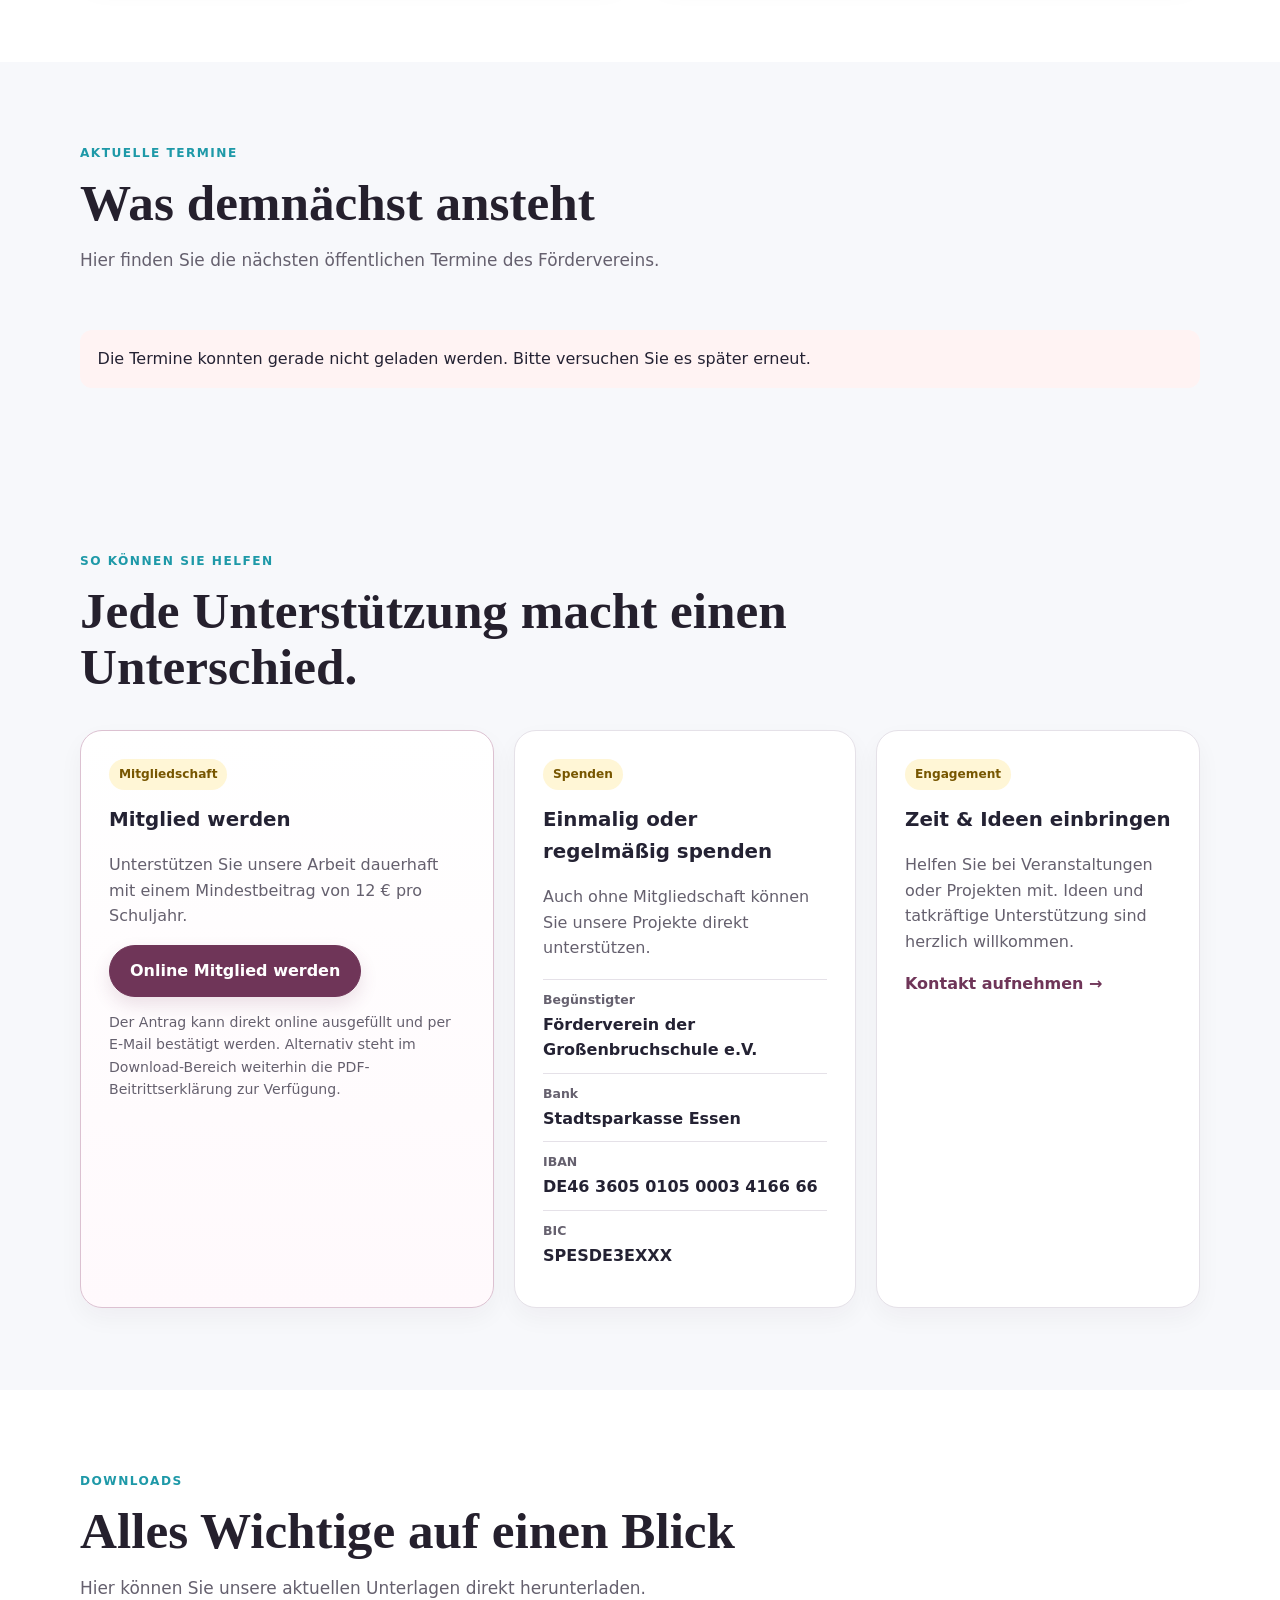
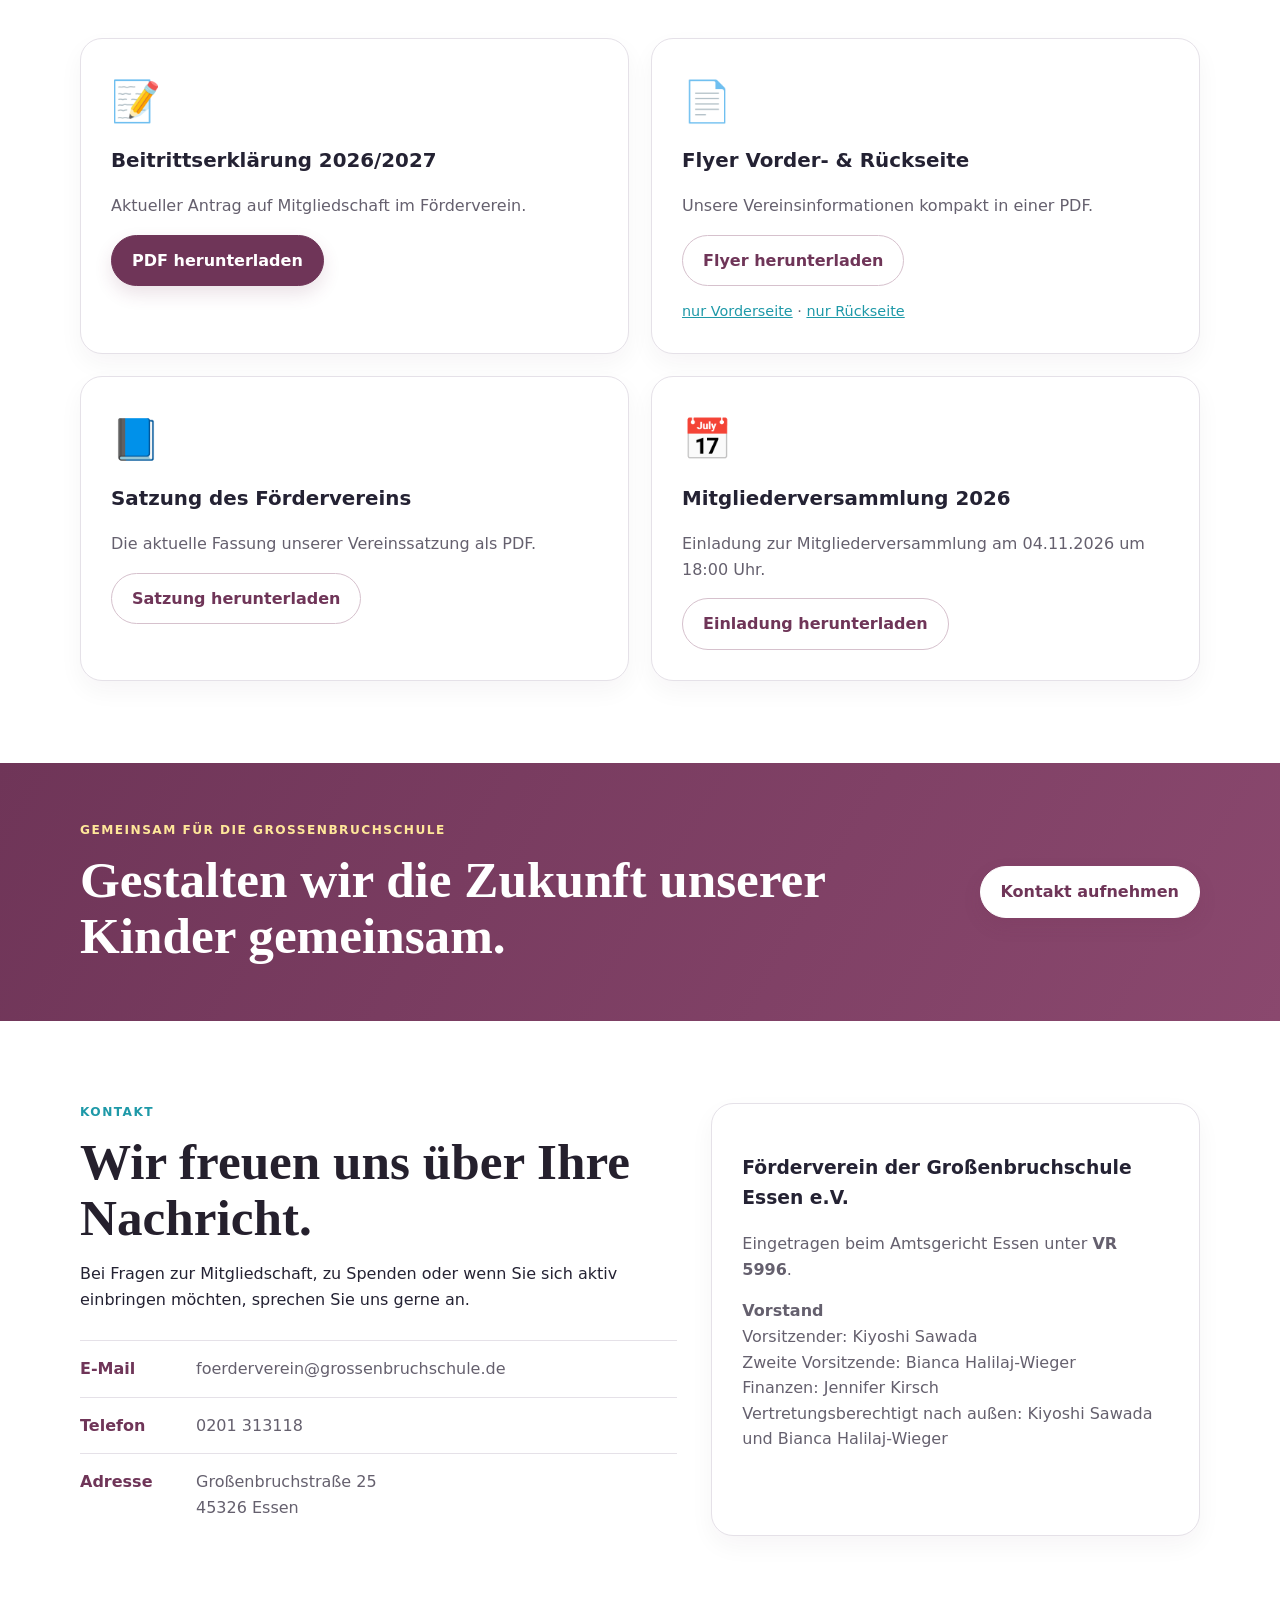
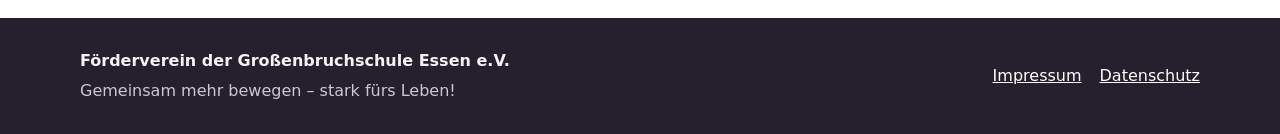
==== commit 584c9e7f: "Add digital membership application" ====
--- a/index.html
+++ b/index.html
@@ -55,7 +55,7 @@
         <a href="#unterstuetzen">Unterstützen</a>
         <a href="#downloads">Downloads</a>
         <a href="#kontakt">Kontakt</a>
-        <a class="button button-small" href="Beitrittserklaerung_Foerderverein_Grossenbruchschule.pdf" target="_blank" rel="noopener">Beitrittserklärung</a>
+        <a class="button button-small" href="beitritt.html">Mitglied werden</a>
       </nav>
     </div>
   </header>
@@ -68,7 +68,7 @@
           <h1>Gemeinsam mehr bewegen – <span>stark fürs Leben!</span></h1>
           <p class="lead">Wir unterstützen die Kinder der Großenbruchschule mit zusätzlichen Bildungs-, Förder- und Gemeinschaftsangeboten, die über das reguläre Schulbudget hinausgehen.</p>
           <div class="hero-actions">
-            <a class="button" href="#unterstuetzen">Mitglied werden</a>
+            <a class="button" href="beitritt.html">Jetzt Mitglied werden</a>
             <a class="button button-secondary" href="#aktivitaeten">Unsere Aktivitäten</a>
           </div>
           <p class="microcopy">Schon ab <strong>12 € Mindestbeitrag pro Schuljahr</strong>.</p>
@@ -195,8 +195,8 @@
             <span class="badge">Mitgliedschaft</span>
             <h3>Mitglied werden</h3>
             <p>Unterstützen Sie unsere Arbeit dauerhaft mit einem Mindestbeitrag von 12 € pro Schuljahr.</p>
-            <a class="button" href="Beitrittserklaerung_Foerderverein_Grossenbruchschule.pdf" target="_blank" rel="noopener">Beitrittserklärung</a>
-            <p class="small">Am PC oder Handy ausfüllbar – anschließend ausdrucken, unterschreiben und per E-Mail an <a href="mailto:foerderverein@grossenbruchschule.de">foerderverein@grossenbruchschule.de</a> senden oder bei der Klassenlehrerin abgeben.</p>
+            <a class="button" href="beitritt.html">Online Mitglied werden</a>
+            <p class="small">Der Antrag kann direkt online ausgefüllt und per E-Mail bestätigt werden. Alternativ steht im Download-Bereich weiterhin die PDF-Beitrittserklärung zur Verfügung.</p>
           </article>
           <article class="support-card">
             <span class="badge">Spenden</span>
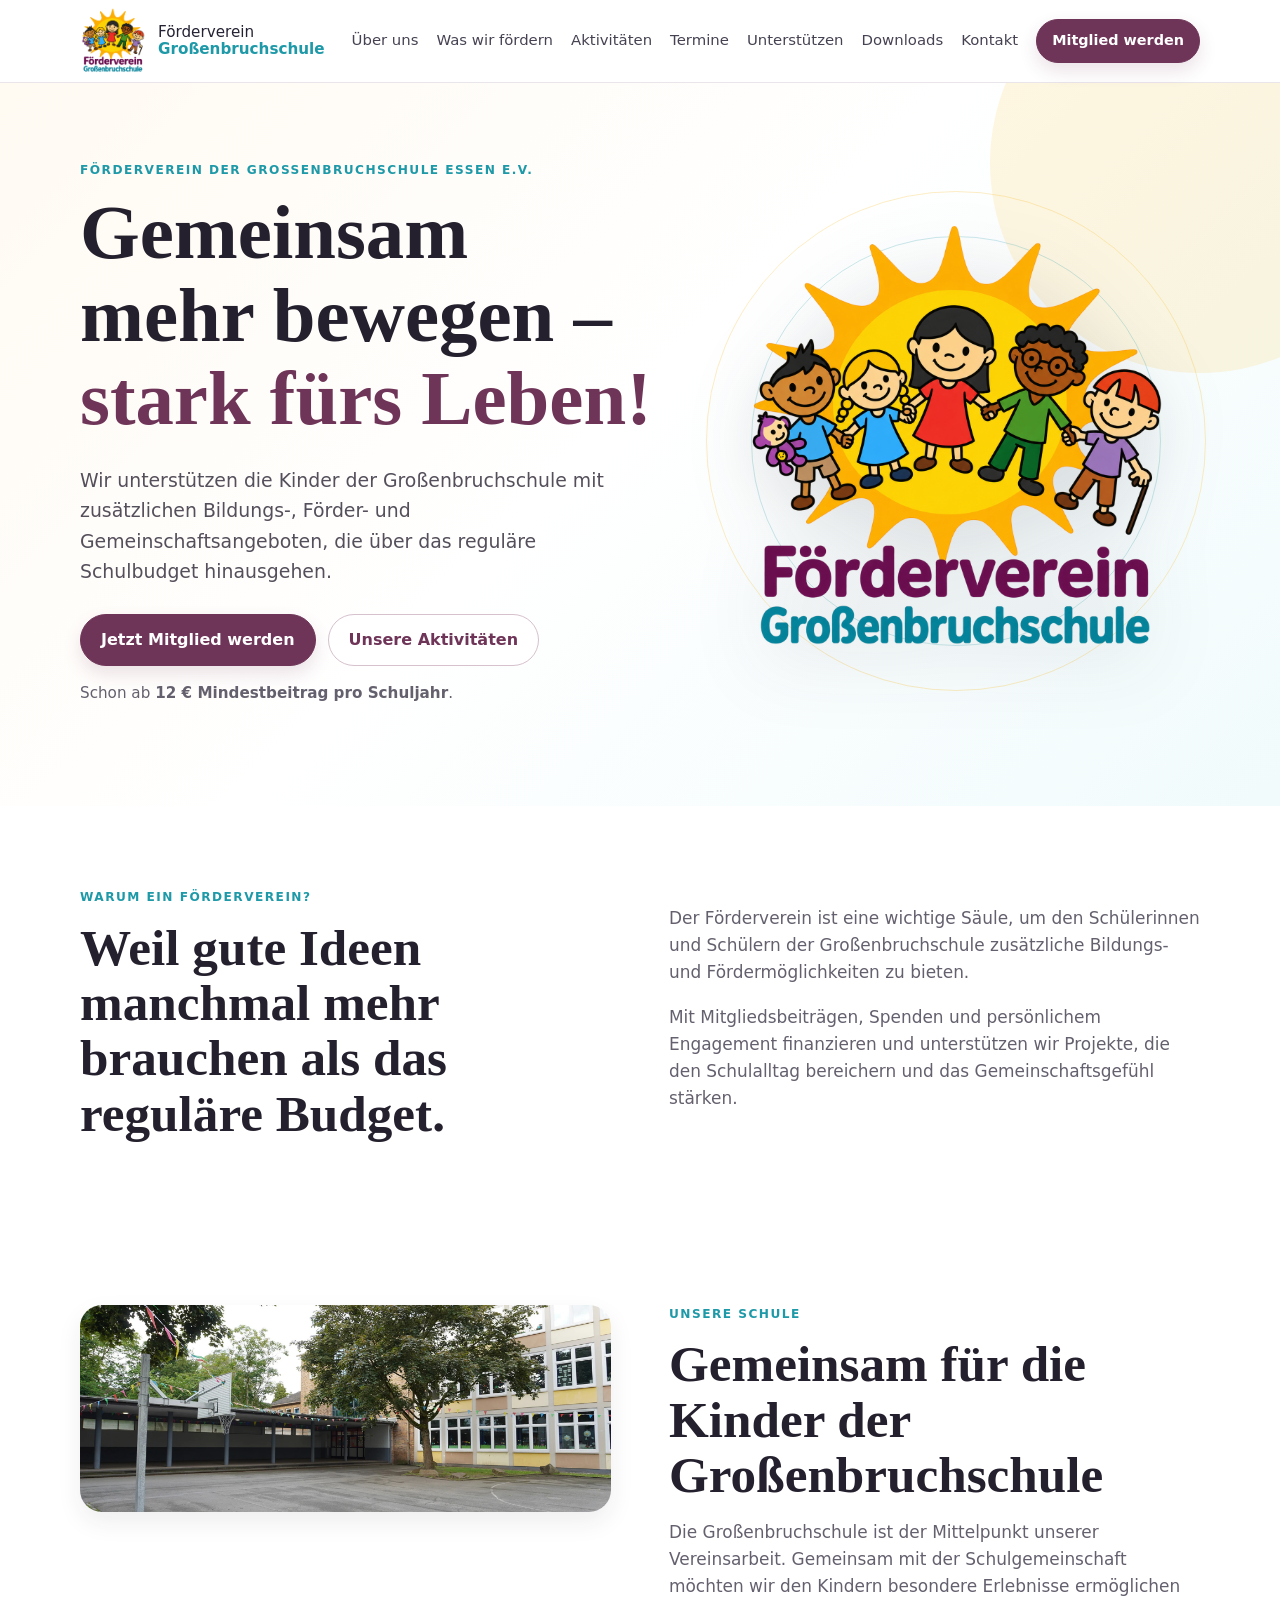
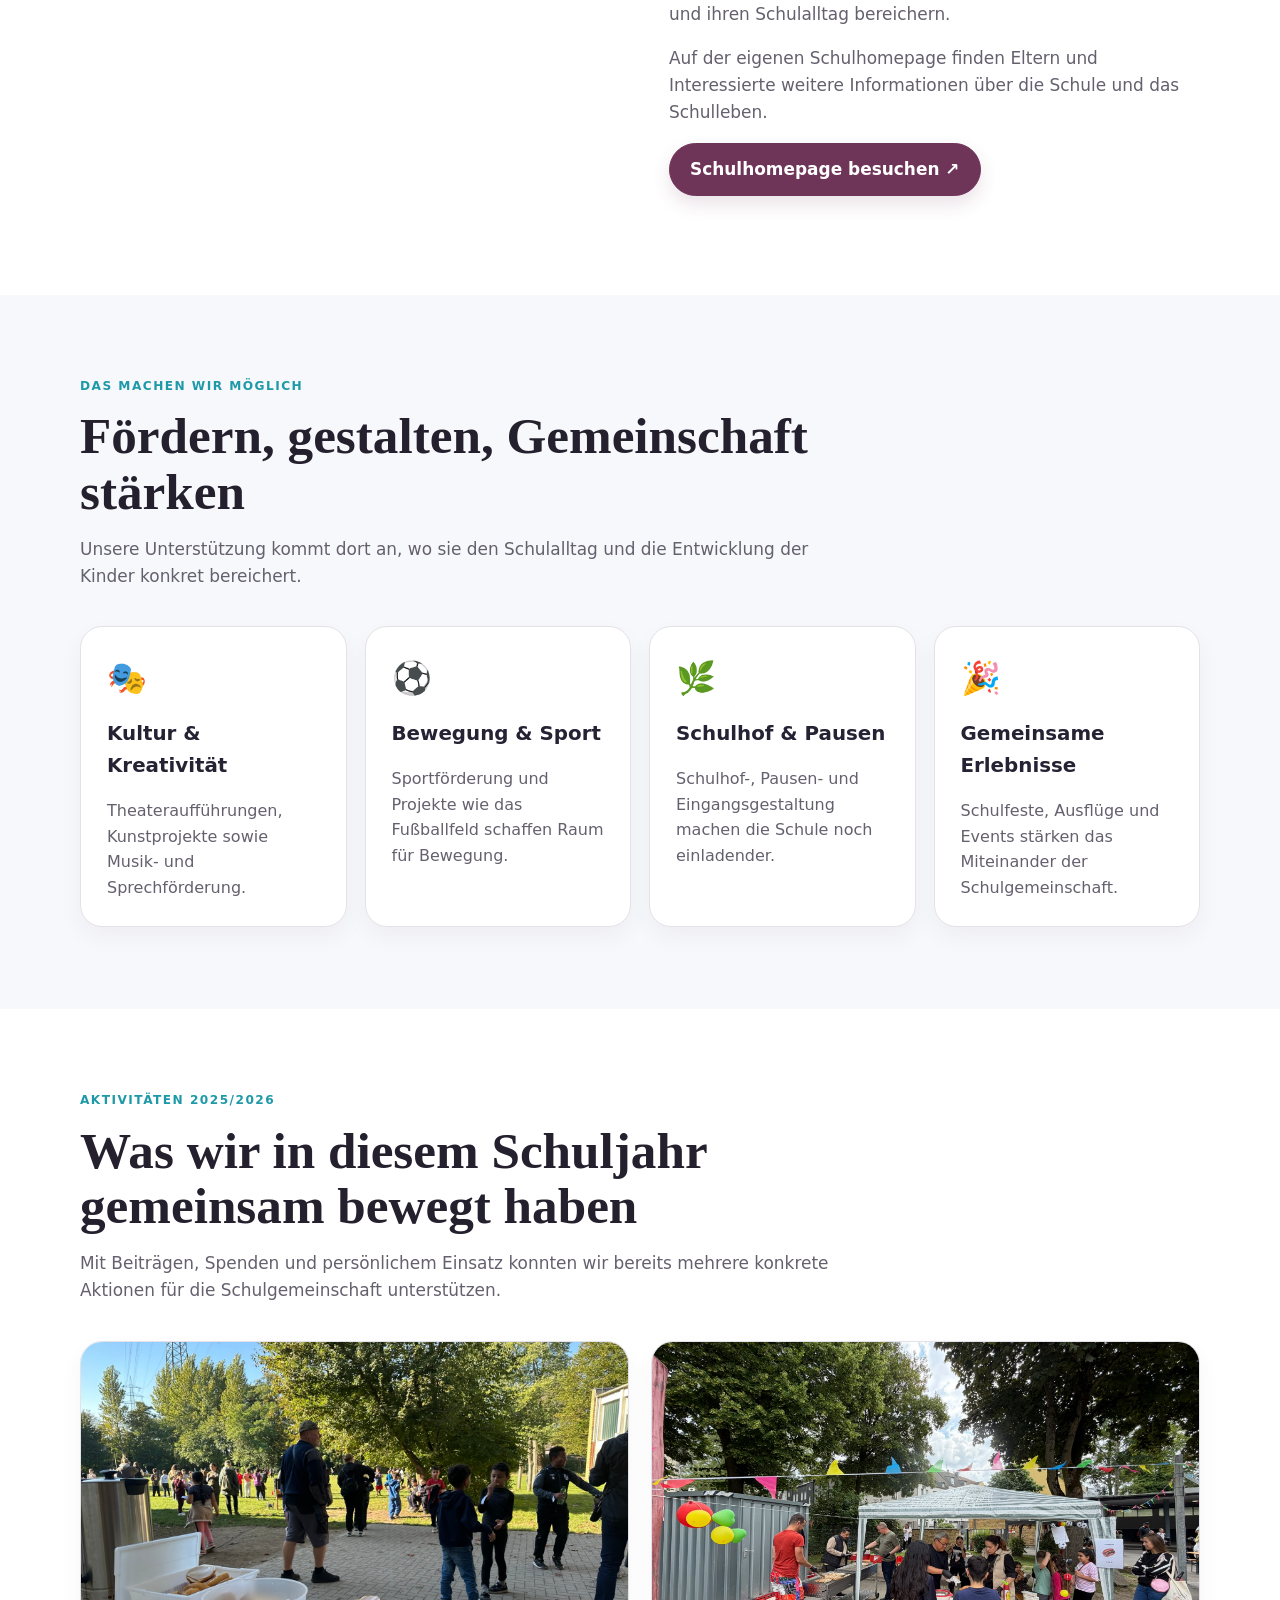
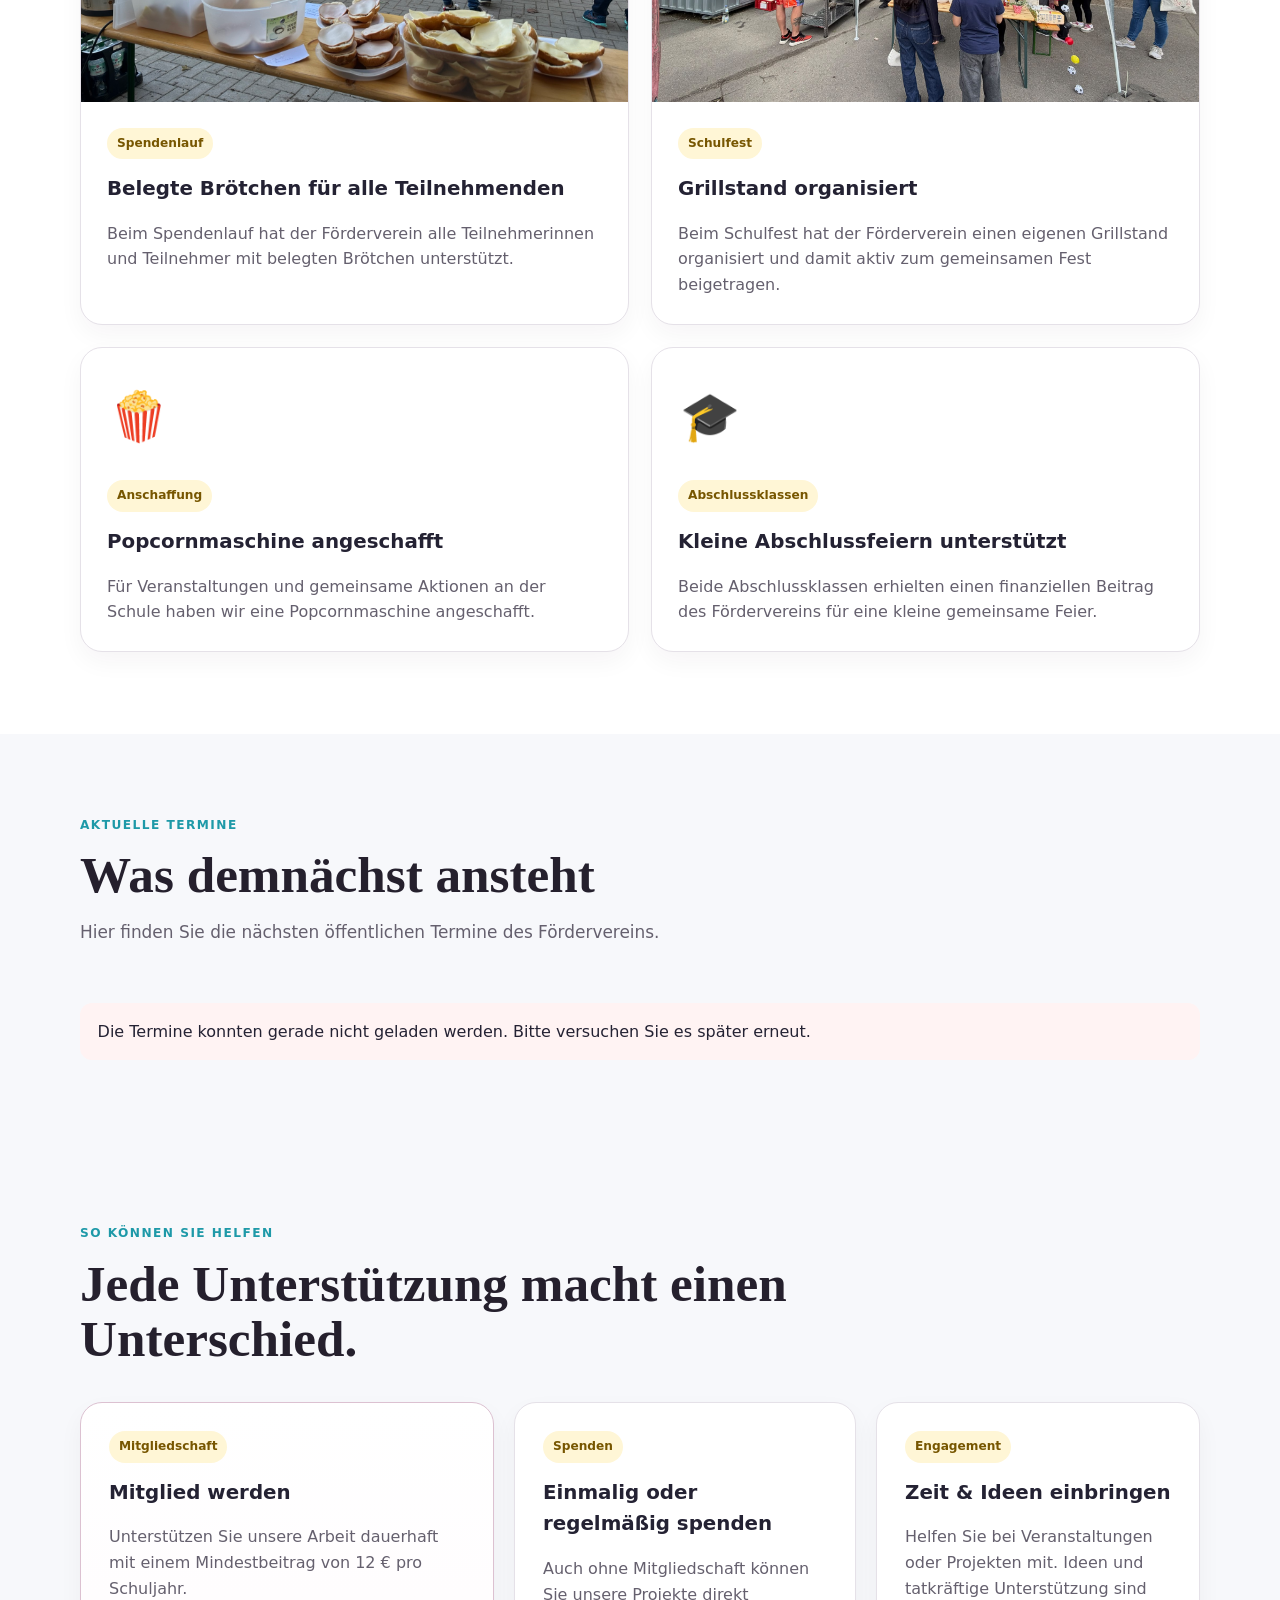
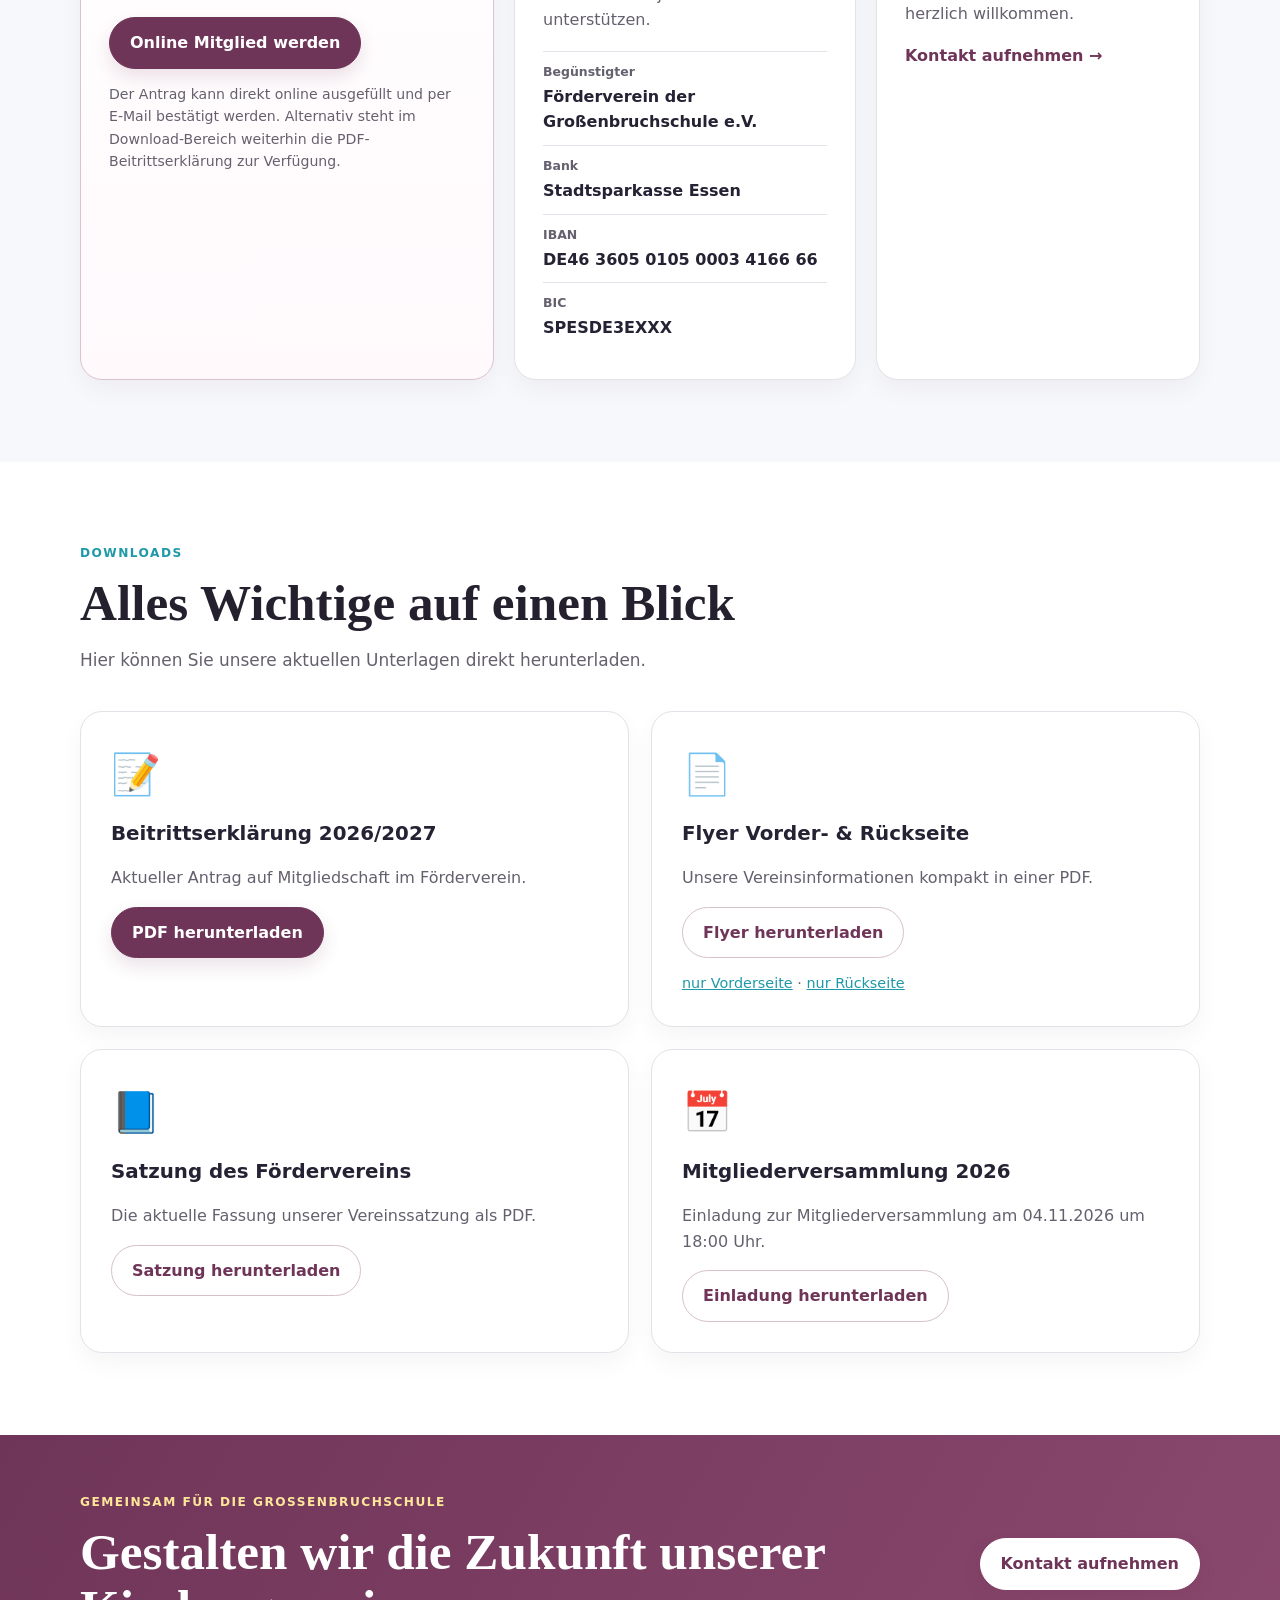
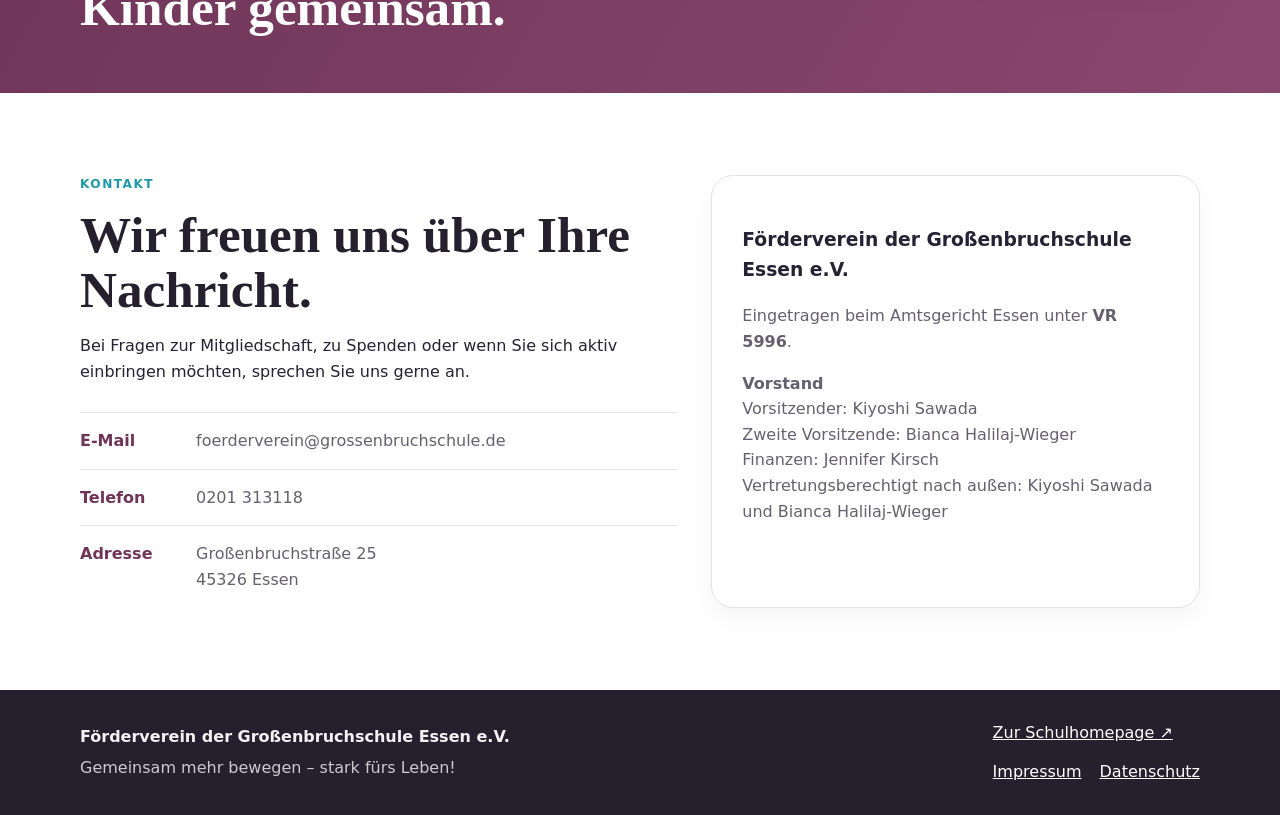
==== commit 12253654: "Add school website links and school section" ====
--- a/index.html
+++ b/index.html
@@ -94,6 +94,22 @@
       </div>
     </section>
 
+    <section id="unsere-schule" class="section">
+      <div class="container two-col school-layout">
+        <div class="school-image">
+          <img src="bild-schulhof1.webp" alt="Schulhof und Schulgebäude der Großenbruchschule" loading="lazy">
+        </div>
+        <div>
+          <p class="eyebrow">Unsere Schule</p>
+          <h2>Gemeinsam für die Kinder der Großenbruchschule</h2>
+        <div class="prose">
+          <p>Die Großenbruchschule ist der Mittelpunkt unserer Vereinsarbeit. Gemeinsam mit der Schulgemeinschaft möchten wir den Kindern besondere Erlebnisse ermöglichen und ihren Schulalltag bereichern.</p>
+          <p>Auf der eigenen Schulhomepage finden Eltern und Interessierte weitere Informationen über die Schule und das Schulleben.</p>
+          <p><a class="button" href="http://www.gbs-grossenbruchschule.de/" target="_blank" rel="noopener noreferrer">Schulhomepage besuchen ↗</a></p>
+        </div>
+        </div>
+      </div>
+    </section>
     <section id="projekte" class="section section-soft">
       <div class="container">
         <div class="section-head">
@@ -297,9 +313,14 @@
         <strong>Förderverein der Großenbruchschule Essen e.V.</strong>
         <p>Gemeinsam mehr bewegen – stark fürs Leben!</p>
       </div>
-      <div class="footer-links">
-        <a href="impressum.html">Impressum</a>
-        <a href="datenschutz.html">Datenschutz</a>
+      <div class="footer-navigation">
+        <div class="footer-school">
+          <a href="http://www.gbs-grossenbruchschule.de/" target="_blank" rel="noopener noreferrer">Zur Schulhomepage ↗</a>
+        </div>
+        <div class="footer-links">
+          <a href="impressum.html">Impressum</a>
+          <a href="datenschutz.html">Datenschutz</a>
+        </div>
       </div>
     </div>
   </footer>
--- a/style.css
+++ b/style.css
@@ -56,3 +56,27 @@
 .legal{max-width:900px;padding-top:54px;padding-bottom:76px}.legal h1{font-family:Georgia,"Times New Roman",serif;font-size:clamp(2.4rem,5vw,4rem);margin:.2em 0 .7em}.legal h2{margin-top:34px}.legal p,.legal li,.legal dd{color:#504a55}.legal dt{font-weight:800;margin-top:16px}.legal dd{margin-left:0}
 @media(max-width:960px){.nav{display:none;position:absolute;top:82px;left:0;right:0;background:#fff;padding:18px 20px 24px;border-bottom:1px solid var(--line);flex-direction:column;align-items:flex-start}.nav.open{display:flex}.menu-button{display:inline-block;border:1px solid var(--line);background:#fff;border-radius:10px;padding:8px 12px}.hero-grid,.two-col,.contact-grid{grid-template-columns:1fr}.hero-visual{min-height:360px}.cards{grid-template-columns:1fr 1fr}.support-grid{grid-template-columns:1fr}.cta-grid{grid-template-columns:1fr}.activity-grid{grid-template-columns:1fr 1fr}.activity-photo-card{grid-row:auto}}
 @media(max-width:650px){.container{width:min(100% - 28px,1120px)}.section{padding:60px 0}.hero{padding:48px 0 60px}.hero h1{font-size:2.65rem}.brand span{display:none}.brand img{width:58px;height:58px}.hero-visual{min-height:300px}.orbit-one{width:290px;height:290px}.orbit-two{width:350px;height:350px}.cards,.activity-grid,.download-grid{grid-template-columns:1fr}.activity-photo-card img{height:260px}.footer-grid{flex-direction:column;align-items:flex-start}}
+
+/* Schulhomepage-Verlinkung */
+.school-layout {
+  align-items: start;
+}
+
+.school-image img {
+  display: block;
+  width: 100%;
+  height: auto;
+  border-radius: 22px;
+  box-shadow: 0 10px 24px rgba(36, 34, 51, .08);
+}
+
+/* Schulverlinkung und rechtliche Links im Footer */
+.footer-navigation {
+  display: flex;
+  flex-direction: column;
+  gap: 14px;
+}
+
+.footer-school a {
+  color: #ffffff;
+}
